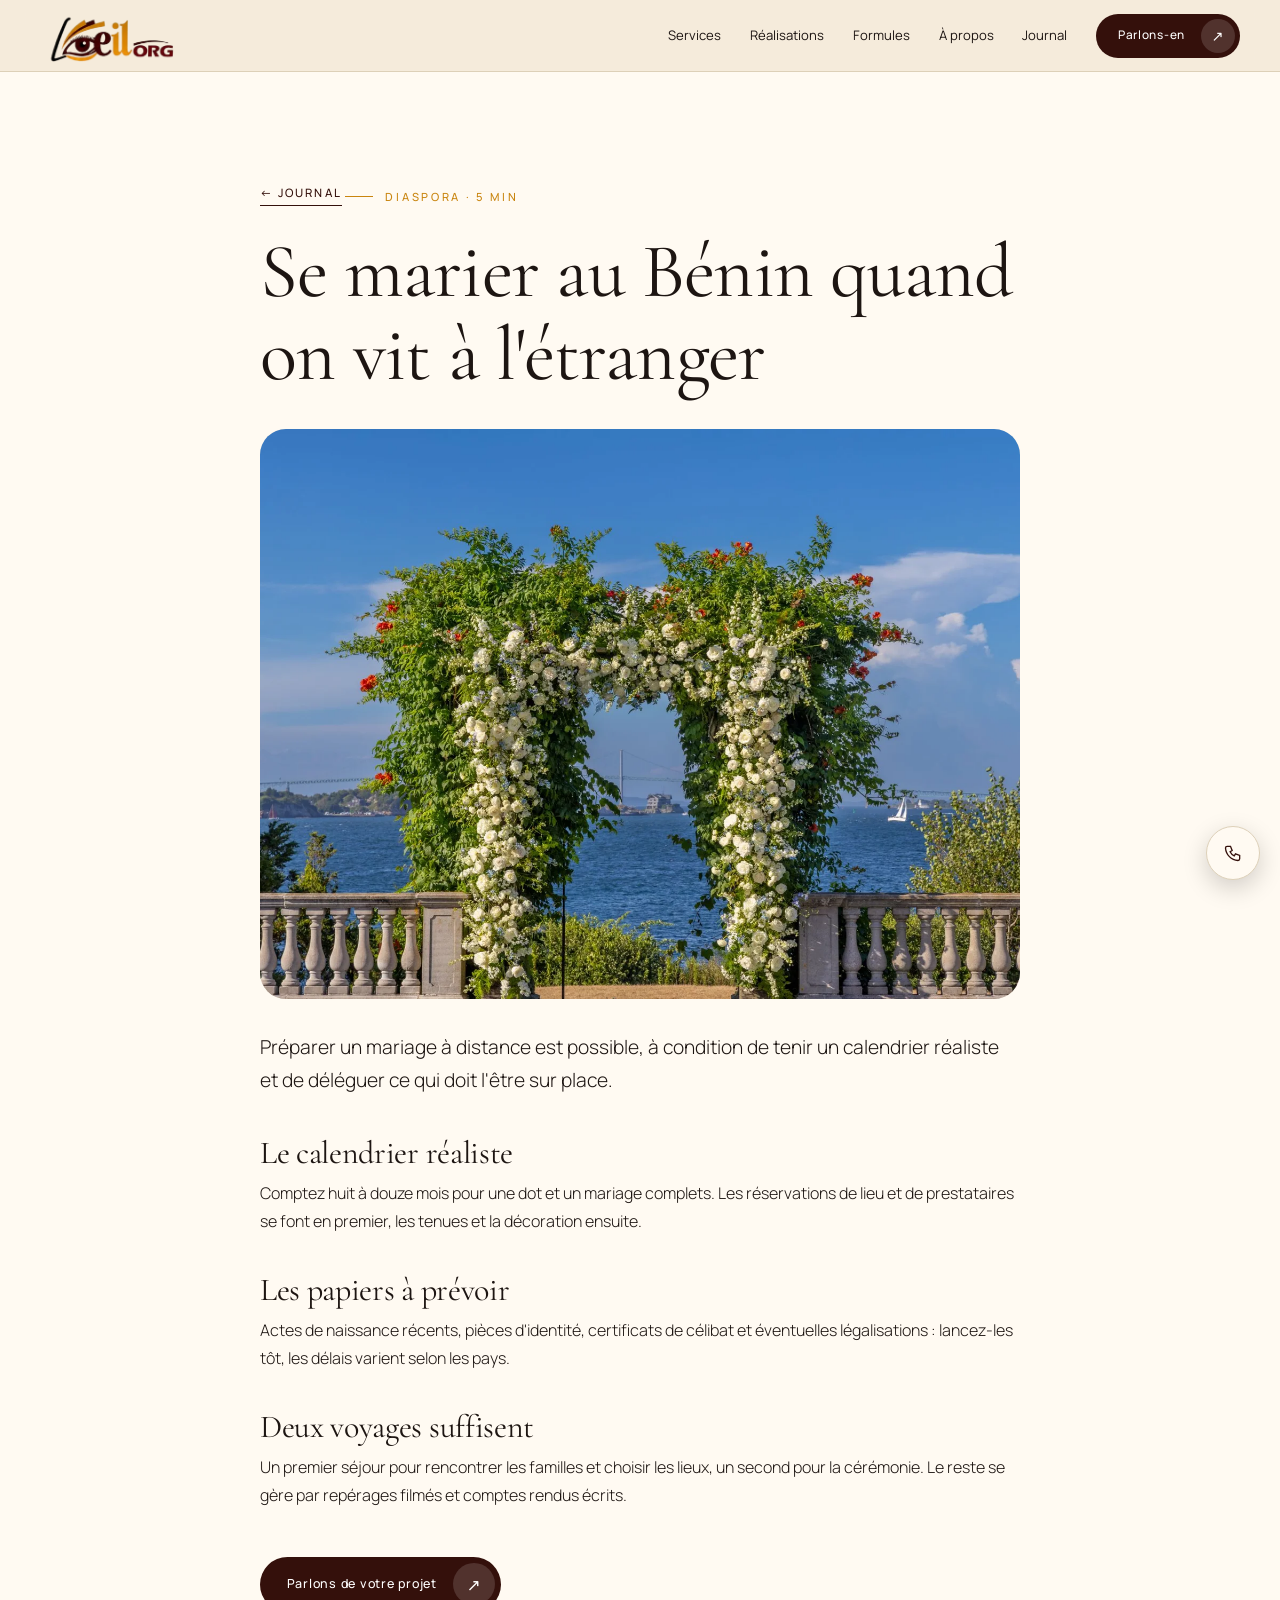
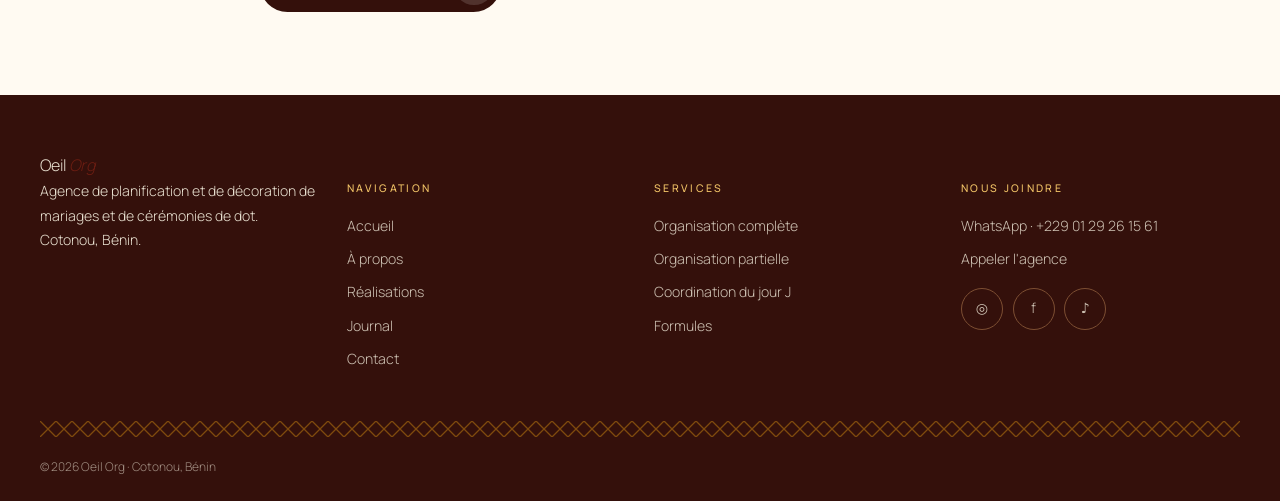
==== article-diaspora.html @ 7023dd33 "Site Oeil Org : accueil, réalisations, journal Site statique (HTML/CSS/JS) pour l'agence Oeil Org, C" ====
<!doctype html>
<html lang="fr"><head><meta charset="utf-8"><meta name="viewport" content="width=device-width, initial-scale=1">
<title>Se marier au Bénin quand on vit à l'étranger – Oeil Org</title><meta name="description" content="Préparer un mariage à distance est possible, à condition de tenir un calendrier réaliste et de déléguer ce qui doit l'être sur place.">
<link rel="preconnect" href="https://fonts.googleapis.com"><link rel="preconnect" href="https://fonts.gstatic.com" crossorigin>
<link href="https://fonts.googleapis.com/css2?family=Cormorant+Garamond:ital,wght@0,400;0,500;1,400;1,500&family=Manrope:wght@300;400;500;600&display=swap" rel="stylesheet">
<link rel="stylesheet" href="styles.css"></head><body>
<header class="site-header">
  <div class="wrap bar">
    <a href="index.html#accueil" class="logo" aria-label="Oeil Org – accueil"><img src="images/logo.png" alt="Oeil Org" width="158" height="54"></a>
    <button class="menu-btn" aria-expanded="false" aria-controls="nav" aria-label="Menu"><span></span><span></span></button>
    <nav id="nav" aria-label="Navigation principale">
      <a href="index.html#services">Services</a>
      <a href="portfolio.html">Réalisations</a>
      <a href="index.html#formules">Formules</a>
      <a href="index.html#apropos">À propos</a>
      <a href="journal.html">Journal</a>
      <a href="index.html#contact" class="pill"><span>Parlons-en</span><i>↗</i></a>
    </nav>
  </div>
</header>
<main><article class="section"><div class="wrap prose">
<a href="journal.html" class="link-tiny">← Journal</a>
<p class="eyebrow" style="margin-top:2rem">Diaspora · 5 min</p><h1>Se marier au Bénin quand on vit à l'étranger</h1>
<div class="media land"><img src="images/post-diaspora.webp" alt=""></div>
<p class="lead-dark">Préparer un mariage à distance est possible, à condition de tenir un calendrier réaliste et de déléguer ce qui doit l'être sur place.</p><h2>Le calendrier réaliste</h2><p>Comptez huit à douze mois pour une dot et un mariage complets. Les réservations de lieu et de prestataires se font en premier, les tenues et la décoration ensuite.</p><h2>Les papiers à prévoir</h2><p>Actes de naissance récents, pièces d'identité, certificats de célibat et éventuelles légalisations : lancez-les tôt, les délais varient selon les pays.</p><h2>Deux voyages suffisent</h2><p>Un premier séjour pour rencontrer les familles et choisir les lieux, un second pour la cérémonie. Le reste se gère par repérages filmés et comptes rendus écrits.</p>
<div class="actions"><a href="index.html#contact" class="pill"><span>Parlons de votre projet</span><i>↗</i></a></div>
</div></article></main>
<footer class="site-footer">
  <div class="wrap">
    <p class="big-foot">Oeil <em>Org</em></p>
  </div>
  <div class="wrap grid g4 foot">
    <div><p>Agence de planification et de décoration de mariages et de cérémonies de dot. Cotonou, Bénin.</p></div>
    <div><h4>Navigation</h4><a href="index.html#accueil">Accueil</a><a href="index.html#apropos">À propos</a><a href="portfolio.html">Réalisations</a><a href="journal.html">Journal</a><a href="index.html#contact">Contact</a></div>
    <div><h4>Services</h4><a href="index.html#services">Organisation complète</a><a href="index.html#services">Organisation partielle</a><a href="index.html#services">Coordination du jour J</a><a href="index.html#formules">Formules</a></div>
    <div><h4>Nous joindre</h4><a href="https://wa.me/2290129261561">WhatsApp · +229 01 29 26 15 61</a><a href="tel:+2290129261561">Appeler l'agence</a>
      <div class="social"><a href="index.html#" aria-label="Instagram">◎</a><a href="index.html#" aria-label="Facebook">f</a><a href="index.html#" aria-label="TikTok">♪</a></div></div>
  </div>
  <div class="wrap"><div class="pattern dark" aria-hidden="true"></div><p class="legal">© 2026 Oeil Org · Cotonou, Bénin</p></div>
</footer><a href="tel:+2290129261561" class="fab" aria-label="Appeler l'agence"><svg viewBox="0 0 24 24"><path d="M5 4h4l2 5-2.5 1.5a11 11 0 0 0 5 5L15 13l5 2v4a2 2 0 0 1-2 2A16 16 0 0 1 3 6a2 2 0 0 1 2-2z"/></svg></a>


<script>const b=document.querySelector(".menu-btn"),n=document.getElementById("nav");b.onclick=()=>{const o=b.getAttribute("aria-expanded")==="true";b.setAttribute("aria-expanded",String(!o));n.classList.toggle("open",!o)}</script></body></html>
---- styles.css ----
:root{
  --cream:#f5ead9; --ivory:#fffaf2; --sand:#ebe2d2; --ink:#1d1512; --muted:#5d5849;
  --green:#6b1d12; --green-d:#34100b; --gold:#c9850f; --gold-l:#f2c467; --line:#ddd0b8;
  --serif:"Cormorant Garamond",Georgia,serif; --sans:"Manrope",system-ui,sans-serif;
  --r:26px; --hh:72px; --ease:cubic-bezier(.2,.7,.2,1);
}
*{box-sizing:border-box;margin:0}
html{scroll-behavior:smooth;scroll-padding-top:var(--hh)}
body{font-variant-numeric:lining-nums;font-family:var(--sans);font-weight:300;color:var(--ink);background:var(--ivory);line-height:1.75;font-size:16px;overflow-x:hidden}
img,svg{max-width:100%;display:block}
a{color:inherit}
.wrap{width:min(1200px,100% - 32px);margin-inline:auto}
.center{text-align:center}
em{font-style:italic;color:var(--green)}
.eyebrow{display:inline-flex;align-items:center;gap:.8rem;font-size:.7rem;font-weight:500;letter-spacing:.24em;text-transform:uppercase;color:var(--gold);margin-bottom:1rem}
.eyebrow::before{content:"";width:28px;height:1px;background:currentColor}
.center .eyebrow::after{content:"";width:28px;height:1px;background:currentColor}
h1,h2,h3{font-family:var(--serif);font-weight:400;line-height:1.08}
h1{font-size:clamp(2.6rem,6vw,5rem);letter-spacing:-.01em}
h2{font-size:clamp(2.2rem,4.6vw,3.6rem);margin-bottom:1.2rem;letter-spacing:-.01em}
h3{font-size:1.5rem}
p+p{margin-top:1rem}
.sub{color:var(--muted)}

/* ---------- loader / progress / cursor ---------- */
.loader{position:fixed;inset:0;z-index:300;background:var(--cream);display:grid;place-content:center;justify-items:center;gap:1.6rem;animation:loaderOut .7s cubic-bezier(.8,0,.2,1) .95s forwards}
.loader img{width:min(260px,58vw);height:auto;animation:loaderIn .6s var(--ease) both}
.loader .bar{width:min(220px,56vw);height:2px;background:var(--line);overflow:hidden;border-radius:2px}
.loader .bar::after{content:"";display:block;height:100%;background:linear-gradient(90deg,var(--gold),var(--green));transform:scaleX(0);transform-origin:0 50%;animation:loaderBar .85s cubic-bezier(.5,0,.2,1) .1s forwards}
@keyframes loaderBar{to{transform:scaleX(1)}}
@keyframes loaderIn{from{opacity:0;transform:translateY(12px)}}
@keyframes loaderOut{to{transform:translateY(-100%);visibility:hidden}}
.progress{position:fixed;top:0;left:0;height:3px;width:100%;background:var(--gold);transform-origin:0 50%;transform:scaleX(0);z-index:250}
/* ---------- buttons ---------- */
.pill{display:inline-flex;align-items:center;gap:1rem;padding:.35rem .35rem .35rem 1.6rem;border-radius:999px;background:var(--green-d);color:#fff;text-decoration:none;font-size:.78rem;font-weight:500;letter-spacing:.06em;border:1px solid transparent;cursor:pointer;font-family:inherit;transition:background .35s,color .35s,transform .35s var(--ease)}
.pill i{font-style:normal;display:grid;place-items:center;width:42px;height:42px;border-radius:50%;background:rgba(255,255,255,.14);font-size:1.05rem;transition:transform .45s var(--ease),background .35s}
.pill:hover{background:var(--green)}
.pill:hover i{transform:rotate(45deg);background:rgba(255,255,255,.25)}
.pill.light{background:var(--ivory);color:var(--green-d)}
.pill.light i{background:var(--green-d);color:#fff}
.pill.light:hover{background:#fff}
.pill.outline{background:transparent;border-color:var(--green);color:var(--green-d);justify-content:space-between}
.pill.outline i{background:var(--green);color:#fff}
.pill.outline:hover{background:var(--green);color:#fff}
.pill.outline:hover i{background:rgba(255,255,255,.25)}
.pill.ghost{background:transparent;border-color:rgba(255,255,255,.5);color:#fff}
.pill.ghost:hover{background:rgba(255,255,255,.12)}
.pill.block{width:100%;justify-content:space-between;padding-left:2rem}
.link-light,.link-tiny{font-size:.72rem;font-weight:500;letter-spacing:.18em;text-transform:uppercase;text-decoration:none;padding-bottom:.3rem;border-bottom:1px solid currentColor}
.link-light{color:#fff}
.link-tiny{color:var(--green-d)}
.actions{display:flex;gap:1.4rem;flex-wrap:wrap;align-items:center;margin-top:2rem}
.center .actions{justify-content:center}

/* ---------- header ---------- */
.site-header{position:sticky;top:0;z-index:100;height:var(--hh);background:rgba(245,234,217,.92);backdrop-filter:blur(12px);-webkit-backdrop-filter:blur(12px);border-bottom:1px solid var(--line);transition:box-shadow .3s}
.site-header.stuck{box-shadow:0 8px 30px -18px rgba(0,0,0,.35)}
.bar{display:flex;align-items:center;justify-content:space-between;height:100%;gap:1rem}
.logo{display:block;line-height:0}
.logo img{height:52px;width:auto;transition:transform .4s var(--ease)}
.logo:hover img{transform:scale(1.05)}
nav{display:flex;align-items:center;gap:1.8rem}
nav a:not(.pill){position:relative;font-size:.82rem;font-weight:400;text-decoration:none;color:var(--ink)}
nav a:not(.pill)::after{content:"";position:absolute;left:0;right:0;bottom:-4px;height:1px;background:var(--green);transform:scaleX(0);transform-origin:0 50%;transition:transform .4s var(--ease)}
nav a:not(.pill):hover::after{transform:scaleX(1)}
nav .pill{padding:.25rem .25rem .25rem 1.3rem;font-size:.74rem}
nav .pill i{width:34px;height:34px;font-size:.9rem}
.menu-btn{display:none;background:none;border:0;width:44px;height:44px;cursor:pointer;position:relative}
.menu-btn span{position:absolute;left:10px;right:10px;height:1.5px;background:var(--ink);transition:.25s}
.menu-btn span:first-child{top:17px}.menu-btn span:last-child{top:26px}
.menu-btn[aria-expanded=true] span:first-child{top:21px;transform:rotate(45deg)}
.menu-btn[aria-expanded=true] span:last-child{top:21px;transform:rotate(-45deg)}

/* ---------- hero ---------- */
.hero{height:230vh;height:230svh;color:#fff;background:var(--ink)}
.hero-sticky{position:sticky;top:var(--hh);height:calc(100vh - var(--hh));height:calc(100svh - var(--hh));overflow:hidden}
.hero-bg,.slide-bg{position:absolute;inset:0}
.slide-bg img{width:100%;height:100%;object-fit:cover;will-change:transform}
.slide-bg::after{content:"";position:absolute;inset:0}
.slide-bg.s1::after{background:linear-gradient(90deg,rgba(28,27,22,.86),rgba(28,27,22,.4) 50%,transparent 78%)}
.slide-bg.s2::after{background:linear-gradient(90deg,rgba(30,10,6,.9),rgba(30,10,6,.55) 38%,rgba(30,10,6,.08) 68%,transparent),linear-gradient(0deg,rgba(30,10,6,.55),transparent 40%)}
.slide-bg.layer{clip-path:inset(0 0 100% 0)}
.hero-top{position:absolute;top:0;left:0;right:0;z-index:2;display:flex;justify-content:space-between;padding:1.3rem max(16px,calc((100vw - 1200px)/2));font-size:.7rem;font-weight:500;letter-spacing:.24em;text-transform:uppercase;border-bottom:1px solid rgba(255,255,255,.22);background:linear-gradient(rgba(20,8,4,.55),transparent)}
.hero-top b{font-weight:500;color:var(--gold-l)}
.hero-top span{text-shadow:0 1px 10px rgba(0,0,0,.55)}
.hero-copy{position:absolute;width:min(680px,100% - 32px);opacity:0;pointer-events:none;will-change:transform,opacity;z-index:2}
.hero-copy.on{pointer-events:auto}
.hero-copy .eyebrow{color:var(--gold-l)}
.hero-copy h1{margin-bottom:1.3rem;text-shadow:0 2px 28px rgba(0,0,0,.35)}
.hero-copy em{color:var(--gold-l)}
.lead{max-width:36em;font-size:1.05rem;color:#f0e8d8;text-shadow:0 1px 12px rgba(0,0,0,.4)}
.pos1,.pos2{left:max(16px,calc((100vw - 1200px)/2))}
.pos1{top:50%;translate:0 -50%}
.pos2{top:50%;translate:0 -50%;width:min(500px,100% - 32px)}
.pos2 h1{font-size:clamp(2.2rem,4vw,3.5rem)}
.hero-tabs{position:absolute;left:0;right:0;bottom:0;z-index:3;display:grid;grid-template-columns:repeat(2,1fr);padding:0 max(16px,calc((100vw - 1200px)/2));gap:2rem;background:rgba(30,12,8,.6);backdrop-filter:blur(10px);-webkit-backdrop-filter:blur(10px);border-top:1px solid rgba(255,255,255,.2)}
.hero-tabs button{display:flex;align-items:center;gap:.9rem;padding:1.3rem 0;background:none;border:0;color:rgba(255,255,255,.6);font:inherit;font-size:.8rem;cursor:pointer;position:relative;text-align:left;transition:color .3s}
.hero-tabs button b{font-weight:400}
.hero-tabs button.on{color:#fff}
.hero-tabs i{position:absolute;left:0;right:0;bottom:0;height:2px;background:rgba(255,255,255,.22)}
.hero-tabs i::after{content:"";position:absolute;inset:0;background:var(--gold-l);transform:scaleX(var(--f,0));transform-origin:0 50%}

/* ---------- marquee ---------- */
.marquee{background:var(--green-d);color:#fff;overflow:hidden;padding:.55rem 0;white-space:nowrap}
.marquee .track{display:flex;align-items:center;gap:2.2rem;width:max-content;font-family:var(--serif);font-size:clamp(1.5rem,2.6vw,2.1rem);line-height:1.2;animation:marq 38s linear infinite;padding-right:2.2rem}
.marquee em{color:var(--gold-l)}
.marquee b{color:var(--gold);font-size:.9rem}
.marquee:hover .track{animation-play-state:paused}
@keyframes marq{to{transform:translateX(-50%)}}

/* ---------- sections ---------- */
.section{padding-block:clamp(3.2rem,6.5vw,5.2rem)}
.section.tight{padding-block:clamp(2.6rem,5vw,4rem)}
.dark-ivory{background:var(--cream)}
.grid{display:grid;gap:1.75rem}
.g3{grid-template-columns:repeat(3,1fr)}
.g4{grid-template-columns:repeat(4,1fr)}
.split{display:grid;grid-template-columns:1fr 1fr;gap:clamp(2.5rem,7vw,6rem);align-items:center}
.head-row{display:flex;justify-content:space-between;align-items:end;gap:1rem;margin-bottom:2rem}
.head-row h2{margin:0}

.media{position:relative;overflow:hidden;border-radius:var(--r);background:var(--sand)}
.media img{width:100%;height:100%;object-fit:cover;will-change:transform}
.media[data-parallax] img{height:118%;margin-top:-9%}
.media.tall{aspect-ratio:4/5.4}
.media.land{aspect-ratio:4/3}
.media.sq{aspect-ratio:1}

/* features */
.features{margin-top:2rem}
.features article{position:relative;padding:2rem 1.5rem 1.5rem;border-top:1px solid var(--line);transition:background .4s,transform .5s var(--ease)}
.features article:hover{background:var(--cream);transform:translateY(-6px)}
.features .num{position:absolute;right:1.2rem;top:1.2rem;font-family:var(--serif);font-size:1rem;color:var(--gold)}
.features svg{width:30px;height:30px;fill:none;stroke:var(--green);stroke-width:1.3;margin-bottom:1rem}
.features h3{font-size:1.45rem;margin-bottom:.6rem}
.features p{font-size:.92rem;color:var(--muted)}

/* services accordion */
.svc{display:flex;gap:1.1rem;height:clamp(400px,54vh,500px)}
.svc-card{position:relative;flex:1;border-radius:var(--r);overflow:hidden;color:#fff;cursor:pointer;transition:flex .8s var(--ease);outline-offset:4px}
.svc-card img{object-position:50% 35%;position:absolute;inset:0;width:100%;height:100%;object-fit:cover;transition:transform 1.4s var(--ease)}
.svc-card::after{content:"";position:absolute;inset:0;background:linear-gradient(0deg,rgba(30,10,6,.88),rgba(30,10,6,.05) 62%)}
.svc-card:hover,.svc-card:focus-visible,.svc:not(:hover) .svc-card.open{flex:2.6}
.svc-card:hover img{transform:scale(1.06)}
.svc:hover .svc-card.open:not(:hover){flex:1}
.svc-card .idx{position:absolute;top:1.3rem;left:1.5rem;z-index:2;font-family:var(--serif);font-size:1.15rem;color:var(--gold-l)}
.svc-card .cap{position:absolute;left:0;right:0;bottom:0;z-index:2;padding:1.8rem}
.svc-card h3{font-size:clamp(1.4rem,2.2vw,1.9rem);margin-bottom:.4rem}
.svc-card p{font-size:.9rem;max-width:26em;max-height:0;opacity:0;overflow:hidden;transition:max-height .7s var(--ease),opacity .6s .1s}
.svc-card:hover p,.svc-card:focus-visible p,.svc:not(:hover) .svc-card.open p{max-height:8em;opacity:1}
.svc:hover .svc-card.open:not(:hover) p{max-height:0;opacity:0}

/* dot */
.dots{list-style:none;padding:0;margin:1.5rem 0 2.2rem;display:grid;gap:.75rem;font-size:.92rem}
.dots li{padding-left:1.3rem;position:relative}
.dots li::before{content:"";position:absolute;left:0;top:.72em;width:6px;height:6px;border-radius:50%;background:var(--gold)}
.dots b{font-weight:600}
.collage{position:relative;padding-bottom:16%}
.collage .main{aspect-ratio:4/5.3;width:78%;margin-left:auto}
.collage .sm{position:absolute;border:8px solid var(--ivory);box-shadow:0 24px 50px -24px rgba(0,0,0,.4)}
.collage .a{width:40%;aspect-ratio:1;left:0;top:10%}
.collage .b{width:44%;aspect-ratio:4/3;right:-2%;bottom:0}
.spin{position:absolute;left:4%;bottom:6%;width:clamp(96px,11vw,132px);color:var(--green-d);background:var(--cream);border-radius:50%;animation:spin 18s linear infinite}
.spin text{font-family:var(--sans);font-size:9.6px;letter-spacing:.17em;text-transform:uppercase;fill:currentColor}
.spin .heart{fill:var(--gold);animation:spin 18s linear infinite reverse;transform-origin:60px 60px}
@keyframes spin{to{transform:rotate(360deg)}}

/* carousel */
.arrows{display:flex;gap:.6rem;align-items:center}
.arrows button{width:52px;height:52px;border-radius:50%;border:1px solid var(--green);background:transparent;font-size:1.5rem;cursor:pointer;color:var(--green-d);transition:.3s}
.arrows button:hover{background:var(--green);color:#fff}

/* steps */

/* stats */

/* pricing */
.pricing{margin-top:2.2rem;align-items:stretch}
.plan{background:var(--cream);border-radius:var(--r);padding:2.2rem;display:flex;flex-direction:column;gap:.4rem;transition:transform .5s var(--ease),box-shadow .5s}
.plan:hover{transform:translateY(-8px);box-shadow:0 30px 60px -30px rgba(0,0,0,.35)}
.plan h3{font-size:1.9rem;display:flex;align-items:center;justify-content:space-between;gap:.5rem;margin-bottom:.6rem}
.plan>p{font-size:.92rem;margin-bottom:1rem}
.plan small{font-size:.62rem;font-weight:500;letter-spacing:.22em;text-transform:uppercase;color:var(--gold)}
.plan strong{font-family:var(--serif);font-weight:400;font-size:2.4rem;line-height:1.1;margin-bottom:1.2rem}
.plan ul{list-style:none;padding:0;display:grid;align-content:start;gap:.65rem;font-size:.88rem;margin-bottom:2rem;flex:1}
.plan li::before{content:"— ";color:var(--gold)}
.plan.featured{background:var(--green-d);color:#fff;transform:translateY(-14px);box-shadow:0 30px 60px -28px rgba(30,10,6,.6)}
.plan.featured:hover{transform:translateY(-22px)}
.badge{font-family:var(--sans);font-size:.55rem;font-weight:600;letter-spacing:.14em;text-transform:uppercase;background:var(--gold);color:var(--ink);padding:.4rem .8rem;border-radius:999px;white-space:nowrap}

/* quotes */
.quotes-sec{background:var(--cream);color:var(--ink);padding-block:clamp(2.2rem,4vw,3.2rem)}
.quotes-sec .eyebrow{margin-bottom:.4rem}
.qs{position:relative;display:grid;margin-top:.5rem}
.qs blockquote{grid-area:1/1;opacity:0;transform:translateY(24px);transition:opacity .8s,transform .8s var(--ease);pointer-events:none}
.qs blockquote.on{opacity:1;transform:none;pointer-events:auto}
.qs img{object-position:50% 20%;width:48px;height:48px;border-radius:50%;object-fit:cover;margin:0 auto 1rem;border:1px solid var(--gold)}
.qs p{font-family:var(--serif);font-style:italic;font-size:clamp(1.15rem,1.7vw,1.4rem);line-height:1.45;max-width:34em;margin-inline:auto;color:var(--muted)}
.qs cite{display:block;margin-top:.8rem;font-family:var(--sans);font-style:normal;font-size:.66rem;font-weight:500;letter-spacing:.2em;text-transform:uppercase;color:var(--gold)}
.qdots{display:flex;justify-content:center;gap:.6rem;margin-top:1rem}
.qdots button{width:36px;height:32px;border:0;background:none;cursor:pointer;position:relative;padding:0}
.qdots button::after{content:"";position:absolute;left:7px;right:7px;top:50%;height:2px;background:var(--line);transition:background .3s}
.qdots button.on::after{background:var(--gold)}

/* about */
.about .media{max-width:620px}
.sign{font-family:var(--serif);font-style:italic;font-size:clamp(1.8rem,3vw,2.4rem);color:var(--green);margin-top:1.5rem}

/* posts */
.post{text-decoration:none;display:block}
.post .media img{transition:transform 1.2s var(--ease)}
.post:hover .media img{transform:scale(1.07)}
.post .meta{font-size:.66rem;font-weight:500;letter-spacing:.18em;text-transform:uppercase;color:var(--gold);margin-top:1.2rem}
.post h3{margin:.3rem 0 .5rem;font-size:1.65rem;transition:color .3s}
.post:hover h3{color:var(--green)}
.post p:last-child{font-size:.9rem;color:var(--muted)}

/* cta */
.cta{position:relative;overflow:hidden;color:#fff;padding-block:clamp(4rem,8vw,6rem);isolation:isolate}
.cta-bg{position:absolute;inset:0;z-index:-1}
.cta-bg{background:radial-gradient(120% 140% at 50% 0%,#4a1a12 0%,var(--green-d) 62%)}
.cta .eyebrow{color:var(--gold-l)}
.cta h2{font-size:clamp(2.2rem,4.6vw,3.6rem);max-width:13em;margin-inline:auto}
.cta em{color:var(--gold-l)}

/* contact */
.contact{align-items:start}
.info{font-size:.95rem;margin-top:.9rem}
.info span{display:inline-block;min-width:6rem;color:var(--muted)}
.info a{text-decoration:none;border-bottom:1px solid var(--line)}
.info a:hover{border-color:var(--green)}
.form{background:var(--cream);border-radius:32px;padding:clamp(1.5rem,4vw,2.5rem);display:grid;gap:1.1rem}
.form label{display:grid;gap:.4rem;font-size:.66rem;font-weight:500;letter-spacing:.2em;text-transform:uppercase;color:var(--gold)}
.form input,.form select,.form textarea{font:inherit;font-size:.95rem;font-weight:300;letter-spacing:0;text-transform:none;color:var(--ink);background:var(--ivory);border:1px solid var(--line);border-radius:22px;padding:.95rem 1.2rem;width:100%;transition:border-color .3s,box-shadow .3s}
.form textarea{resize:vertical}
.form input:focus,.form select:focus,.form textarea:focus{outline:0;border-color:var(--green);box-shadow:0 0 0 4px rgba(107,29,18,.18)}
.form input:user-invalid{border-color:#b3402f}
.row2{display:grid;grid-template-columns:1fr 1fr;gap:1rem}
.note{font-size:.75rem;color:var(--green-d);margin:0}

/* footer */
.site-footer{background:var(--green-d);color:#e8e0d0;padding-top:clamp(2.5rem,5vw,3.5rem);padding-bottom:1.5rem;overflow:hidden}
.foot p{font-size:.88rem;max-width:22em}
.foot h4{font-size:.66rem;font-weight:500;letter-spacing:.22em;text-transform:uppercase;color:var(--gold-l);margin-bottom:1rem}
.foot a:not(.logo){display:block;font-size:.88rem;text-decoration:none;margin-bottom:.55rem;opacity:.85;transition:opacity .3s,transform .3s}
.foot a:hover{opacity:1;transform:translateX(4px)}
.social{display:flex;gap:.6rem;margin-top:1rem}
.foot .social a{width:42px;height:42px;border:1px solid #8a5a3a;border-radius:50%;display:grid;place-items:center;margin:0}
.pattern{height:16px;margin-top:2.5rem;opacity:.5;background:
  linear-gradient(45deg,transparent 46%,var(--gold) 48% 52%,transparent 54%) 0 0/16px 16px,
  linear-gradient(-45deg,transparent 46%,var(--gold) 48% 52%,transparent 54%) 0 0/16px 16px}
.legal{font-size:.75rem;opacity:.6;margin-top:1.2rem}

.fab{position:fixed;right:20px;bottom:20px;z-index:90;width:54px;height:54px;border-radius:50%;background:var(--ivory);border:1px solid var(--line);display:grid;place-items:center;box-shadow:0 8px 24px rgba(0,0,0,.18);transition:transform .3s var(--ease)}
.fab:hover{transform:scale(1.1)}
.fab svg{width:20px;height:20px;fill:none;stroke:var(--green-d);stroke-width:1.6}

/* ---------- reveal system ---------- */
.js [data-reveal]{opacity:0;transform:translateY(34px);transition:opacity .9s var(--ease) var(--d,0s),transform .9s var(--ease) var(--d,0s)}
.js [data-reveal].in{opacity:1;transform:none}
.js [data-reveal=clip]{opacity:1;transform:none;transition:none}
.js [data-reveal=clip] img{clip-path:inset(0 0 100% 0);transition:clip-path 1.3s cubic-bezier(.7,0,.2,1) var(--d,0s)}
.js [data-reveal=clip].in img{clip-path:inset(0)}
.w{display:inline-block;overflow:hidden;vertical-align:top;padding-bottom:.12em;margin-bottom:-.12em}
.w>span{display:inline-block}
.js [data-split] .w>span{transform:translateY(110%);transition:transform 1s var(--ease) calc(var(--base,0s) + var(--i) * 60ms)}
.js [data-split].in .w>span{transform:none}

@media (prefers-reduced-motion:reduce){
  .loader{display:none}
  .marquee .track{animation:none}
  .spin,.spin .heart{animation:none}
    html{scroll-behavior:auto}
}

/* ---------- journal / articles ---------- */
.prose{max-width:760px}
.prose h1{margin:.5rem 0 2rem}
.prose h2{font-size:2rem;margin:2.4rem 0 .5rem}
.prose .media{margin-bottom:2rem}
.prose .actions{margin-top:3rem}
.lead-dark{font-size:1.2rem}

/* ---------- responsive ---------- */
@media (max-width:1000px){
  .g4{grid-template-columns:repeat(2,1fr)}
  .g3{grid-template-columns:1fr}
  .split{grid-template-columns:1fr}
      .plan.featured{transform:none}
  .svc{flex-direction:column;height:auto}
  .svc-card,.svc-card:hover,.svc:not(:hover) .svc-card.open,.svc:hover .svc-card.open:not(:hover){flex:none;height:380px}
  .svc-card p,.svc:hover .svc-card.open:not(:hover) p{max-height:8em;opacity:1}
  .collage{max-width:540px;margin-inline:auto}
  .menu-btn{display:block}
  nav{position:absolute;top:100%;left:0;right:0;background:var(--cream);flex-direction:column;align-items:flex-start;padding:1.25rem 16px 1.75rem;border-bottom:1px solid var(--line);display:none;gap:1.1rem}
  nav.open{display:flex}
}
@media (max-width:700px){
  .pos1{top:auto;bottom:calc(76px + 1.5rem);translate:none}
  .pos2{top:auto;bottom:calc(76px + 1.5rem);translate:none}
  .slide-bg.s1::after{background:linear-gradient(0deg,rgba(28,27,22,.95) 8%,rgba(28,27,22,.82) 45%,rgba(28,27,22,.25) 78%,transparent)}
  .hero-copy .lead{font-size:.95rem;line-height:1.6}
  .hero-copy h1{font-size:2.2rem}
  .hero-tabs{gap:.6rem}
  .hero-tabs button{flex-direction:column;align-items:flex-start;gap:.1rem;padding:.8rem 0;font-size:.7rem}
  .hero-top span:first-child{display:none}
  .hero-top{justify-content:flex-end}
}
@media (max-width:560px){
  .g4{grid-template-columns:1fr}
  .row2{grid-template-columns:1fr}
    .head-row{flex-direction:column;align-items:flex-start}
}

/* ---------- video reels ---------- */
.reels-sec{background:var(--green-d);color:#fff}
.reels-sec .eyebrow{color:var(--gold-l)}
.reels-sec em{color:var(--gold-l)}
.reels-sec .arrows button{border-color:rgba(255,255,255,.5);color:#fff}
.reels-sec .arrows button:hover{background:var(--gold);border-color:var(--gold);color:var(--ink)}
.reels{display:flex;gap:1.1rem;overflow-x:auto;scroll-snap-type:x mandatory;padding:0 max(16px,calc((100vw - 1200px)/2)) 1rem;scroll-padding-inline:max(16px,calc((100vw - 1200px)/2));scrollbar-width:none}
.reels::-webkit-scrollbar{display:none}
.reel{position:relative;flex:0 0 min(240px,64vw);aspect-ratio:9/16;border:0;padding:0;border-radius:var(--r);overflow:hidden;background:#000;cursor:pointer;scroll-snap-align:start;color:#fff;font:inherit;text-align:left;transition:transform .6s var(--ease)}
.reel:hover{transform:translateY(-8px)}
.reel video{position:absolute;inset:0;width:100%;height:100%;object-fit:cover}
.reel::after{content:"";position:absolute;inset:0;background:linear-gradient(0deg,rgba(20,6,3,.85),transparent 45%);pointer-events:none}
.reel .tag{position:absolute;top:1rem;left:1rem;z-index:2;font-size:.6rem;font-weight:600;letter-spacing:.18em;text-transform:uppercase;background:var(--gold);color:var(--ink);padding:.35rem .75rem;border-radius:999px}
.reel .ttl{position:absolute;left:1.1rem;right:1.1rem;bottom:1.1rem;z-index:2;font-family:var(--serif);font-size:1.45rem;line-height:1.1}
.reel .play{position:absolute;right:1rem;top:1rem;z-index:2;width:38px;height:38px;border-radius:50%;background:rgba(255,255,255,.2);backdrop-filter:blur(6px);display:grid;place-items:center;font-size:.7rem;opacity:0;transition:opacity .3s}
.reel:hover .play,.reel:focus-visible .play{opacity:1}
.lightbox{border:0;padding:0;background:transparent;width:fit-content;max-width:94vw;overflow:visible;margin:auto}
.lightbox::backdrop{background:rgba(20,6,3,.88);backdrop-filter:blur(6px)}
.lightbox video{height:min(80vh,780px);width:auto;max-width:94vw;aspect-ratio:9/16;object-fit:cover;border-radius:var(--r);background:#000;display:block}
.lb-title{color:#fff;text-align:center;font-family:var(--serif);font-size:1.4rem;margin-top:.9rem}
.lb-close{position:absolute;right:-6px;top:-50px;width:42px;height:42px;border-radius:50%;border:1px solid rgba(255,255,255,.5);background:transparent;color:#fff;font-size:1.6rem;line-height:1;cursor:pointer}
.lb-close:hover{background:var(--gold);border-color:var(--gold);color:var(--ink)}

/* ---------- find us ---------- */
.find-grid{display:grid;grid-template-columns:1fr 1.25fr;gap:clamp(2rem,5vw,4rem);margin-top:2.2rem;align-items:center}
.find-list{list-style:none;padding:0;display:grid;gap:1.8rem}
.find-list li{display:flex;gap:1.2rem;align-items:flex-start}
.find-list .ico{flex:none;width:52px;height:52px;border-radius:50%;background:var(--cream);display:grid;place-items:center}
.find-list svg{width:22px;height:22px;fill:none;stroke:var(--green);stroke-width:1.6;stroke-linecap:round;stroke-linejoin:round}
.find-list h3{font-size:1.5rem;margin-bottom:.15rem}
.find-list p{font-size:.95rem;color:var(--muted);line-height:1.6}
.find-list a{color:var(--green);text-decoration:none}
.find-list a:hover{text-decoration:underline}
.find-list .lnk{display:inline-block;margin-top:.5rem;font-size:.72rem;font-weight:500;letter-spacing:.14em;text-transform:uppercase;border-bottom:1px solid var(--gold);padding-bottom:.15rem}
.map{border-radius:var(--r);overflow:hidden;height:clamp(300px,42vh,400px);background:var(--sand);box-shadow:0 20px 50px -30px rgba(0,0,0,.4)}
.js .map iframe{clip-path:inset(0 0 100% 0);transition:clip-path 1.3s cubic-bezier(.7,0,.2,1) var(--d,0s)}
.js .map.in iframe{clip-path:inset(0)}
.map iframe{width:100%;height:100%;border:0;display:block}
@media (max-width:1000px){.find-grid{grid-template-columns:1fr}}

/* ---------- phone comfort ---------- */
.fab.hide{opacity:0;pointer-events:none;transform:scale(.8)}
.fab{transition:opacity .3s,transform .3s var(--ease)}
@media (max-width:1000px){
  nav{gap:0;padding-block:.6rem 1.5rem}
  nav a:not(.pill){display:block;width:100%;font-size:1.05rem;padding:.85rem 0;border-bottom:1px solid var(--line)}
  nav a:not(.pill)::after{display:none}
  nav .pill{margin-top:1rem;font-size:.85rem}
}
@media (max-width:700px){
  .section{padding-block:2.8rem}
  .section.tight{padding-block:2.2rem}
  .eyebrow{font-size:.72rem}
  .link-light,.link-tiny,.find-list .lnk{display:inline-block;padding-block:.7rem .3rem;font-size:.75rem}
  .foot a:not(.logo){padding:.6rem 0;margin:0;font-size:.95rem}
  .foot .social a{width:48px;height:48px}
  .info a,.find-list p a{display:inline-block;padding-block:.35rem}
  .reel .tag{font-size:.7rem}
  .badge{font-size:.66rem}
  .plan small,.stats dd{font-size:.72rem}
  .qs cite{font-size:.74rem}
  .form label{font-size:.74rem}
  .form input,.form select,.form textarea{font-size:16px}
  .hero-tabs button{font-size:.78rem}
  .fab{width:48px;height:48px;right:14px;bottom:14px}
  .features article{padding:1.4rem 1rem 1rem}
  .pill{font-size:.85rem}
}

/* ---------- shorter on phones ---------- */
@media (max-width:700px){
  .features{grid-template-columns:1fr 1fr;gap:.6rem;margin-top:1.4rem}
  .features article{padding:1.1rem .8rem .6rem}
  .features h3{font-size:1.15rem}
  .features p{font-size:.82rem;line-height:1.5}
  .features .num{font-size:.85rem;right:.7rem;top:.7rem}
  .svc{gap:.8rem}
  .svc-card,.svc-card:hover,.svc:not(:hover) .svc-card.open,.svc:hover .svc-card.open:not(:hover){height:300px}
  .svc-card .cap{padding:1.2rem}
  .dot .dots li:nth-child(n+4),.dot>div>p:nth-of-type(3){display:none}
  .dots{margin:1rem 0 1.4rem}
  .collage{max-width:100%}
  .collage .a{width:36%}
  .collage .b{display:none}
  .spin{width:84px}
  .pricing{display:flex;gap:.9rem;overflow-x:auto;scroll-snap-type:x mandatory;margin-inline:-16px;padding:1.2rem 16px 1rem;scrollbar-width:none;margin-top:1rem}
  .pricing::-webkit-scrollbar{display:none}
  .pricing .plan{flex:0 0 82%;scroll-snap-align:center;padding:1.5rem}
  .plan.featured,.plan.featured:hover{transform:none}
  .plan:hover{transform:none}
  .plan ul{margin-bottom:1.4rem}
  .about .media{aspect-ratio:4/3.4}
  .head-row{margin-bottom:1.2rem}
  .reel{flex-basis:min(220px,60vw)}
  .cta{padding-block:3rem}
  .form{padding:1.2rem}
  .find-grid{gap:1.4rem;margin-top:1.4rem}
  .find-list{gap:1.1rem}
  .map{height:260px}
}

/* ---------- portfolio ---------- */
.chips{display:flex;gap:.4rem;flex-wrap:wrap}
.chips button{font:inherit;font-size:.74rem;font-weight:500;letter-spacing:.12em;text-transform:uppercase;padding:.65rem 1.1rem;border-radius:999px;border:1px solid var(--line);background:transparent;color:var(--muted);cursor:pointer;transition:.3s}
.chips button:hover{border-color:var(--green);color:var(--green-d)}
.chips button.on{background:var(--green-d);border-color:var(--green-d);color:#fff}
.pf-grid{display:grid;grid-template-columns:repeat(4,1fr);grid-auto-rows:clamp(150px,19vw,260px);grid-auto-flow:dense;gap:6px}
.pf{position:relative;overflow:hidden;border-radius:6px;background:var(--sand)}
.pf.w2{grid-column:span 2}.pf.t2{grid-row:span 2}
.pf button{display:block;width:100%;height:100%;padding:0;border:0;background:none;cursor:zoom-in}
.pf img{width:100%;height:100%;object-fit:cover;transition:transform 1.1s var(--ease)}
.pf:hover img{transform:scale(1.06)}
.pf::after{content:"+";position:absolute;right:.8rem;bottom:.8rem;width:38px;height:38px;border-radius:50%;background:rgba(255,250,242,.9);color:var(--green-d);display:grid;place-items:center;font-size:1.3rem;opacity:0;transform:scale(.7);transition:.35s var(--ease);pointer-events:none}
.pf:hover::after{opacity:1;transform:none}
.pf.off{display:none}
.pfbox{max-width:none;width:min(1100px,94vw)}
.pfbox[open]{display:grid;place-items:center;grid-template-columns:auto 1fr auto;gap:.8rem;align-items:center}
.pfbox>img{grid-column:2;max-width:100%;max-height:78vh;border-radius:var(--r);object-fit:contain;justify-self:center}
.pfbox .lb-title{grid-column:1/-1}
.pfbox .lb-close{top:-52px;right:0}
.pf-nav{width:48px;height:48px;border-radius:50%;border:1px solid rgba(255,255,255,.5);background:transparent;color:#fff;font-size:1.6rem;cursor:pointer;transition:.3s}
.pf-nav:hover{background:var(--gold);border-color:var(--gold);color:var(--ink)}
@media (max-width:1000px){.pf-grid{grid-template-columns:repeat(2,1fr);grid-auto-rows:clamp(150px,34vw,260px)}}
@media (max-width:700px){
  .chips{flex-wrap:nowrap;overflow-x:auto;scrollbar-width:none;margin-inline:-16px;padding-inline:16px;width:calc(100% + 32px)}
  .chips::-webkit-scrollbar{display:none}
  .chips button{flex:none;padding:.8rem 1.1rem;font-size:.78rem}
  .pf-grid{gap:4px;grid-auto-rows:clamp(130px,38vw,200px)}
  .pfbox[open]{grid-template-columns:1fr 1fr;gap:.6rem}
  .pfbox>img{grid-column:1/-1;grid-row:1}
  .pfbox .pf-nav.prev{grid-row:2;justify-self:end}.pfbox .pf-nav.next{grid-row:2;justify-self:start}
  .pfbox .lb-title{grid-row:3}
  .pfbox .lb-close{top:-48px}
  .pf::after{display:none}
}
@media (max-width:700px){
  #dot{padding-bottom:1.2rem}
  .collage{padding-bottom:0}
}

/* ---------- portfolio page ---------- */
.h2{font-size:clamp(2.2rem,4.6vw,3.6rem);margin-bottom:1.2rem;letter-spacing:-.01em;font-family:var(--serif);font-weight:400;line-height:1.08}
.cta-sm{padding-block:clamp(3rem,6vw,4.5rem)}
.cta-sm h2{font-size:clamp(2rem,4vw,3rem)}
.arrows .all{margin-right:1rem;white-space:nowrap}
.reels-sec .arrows .all{color:#fff}
@media (max-width:700px){.arrows .all{display:none}}
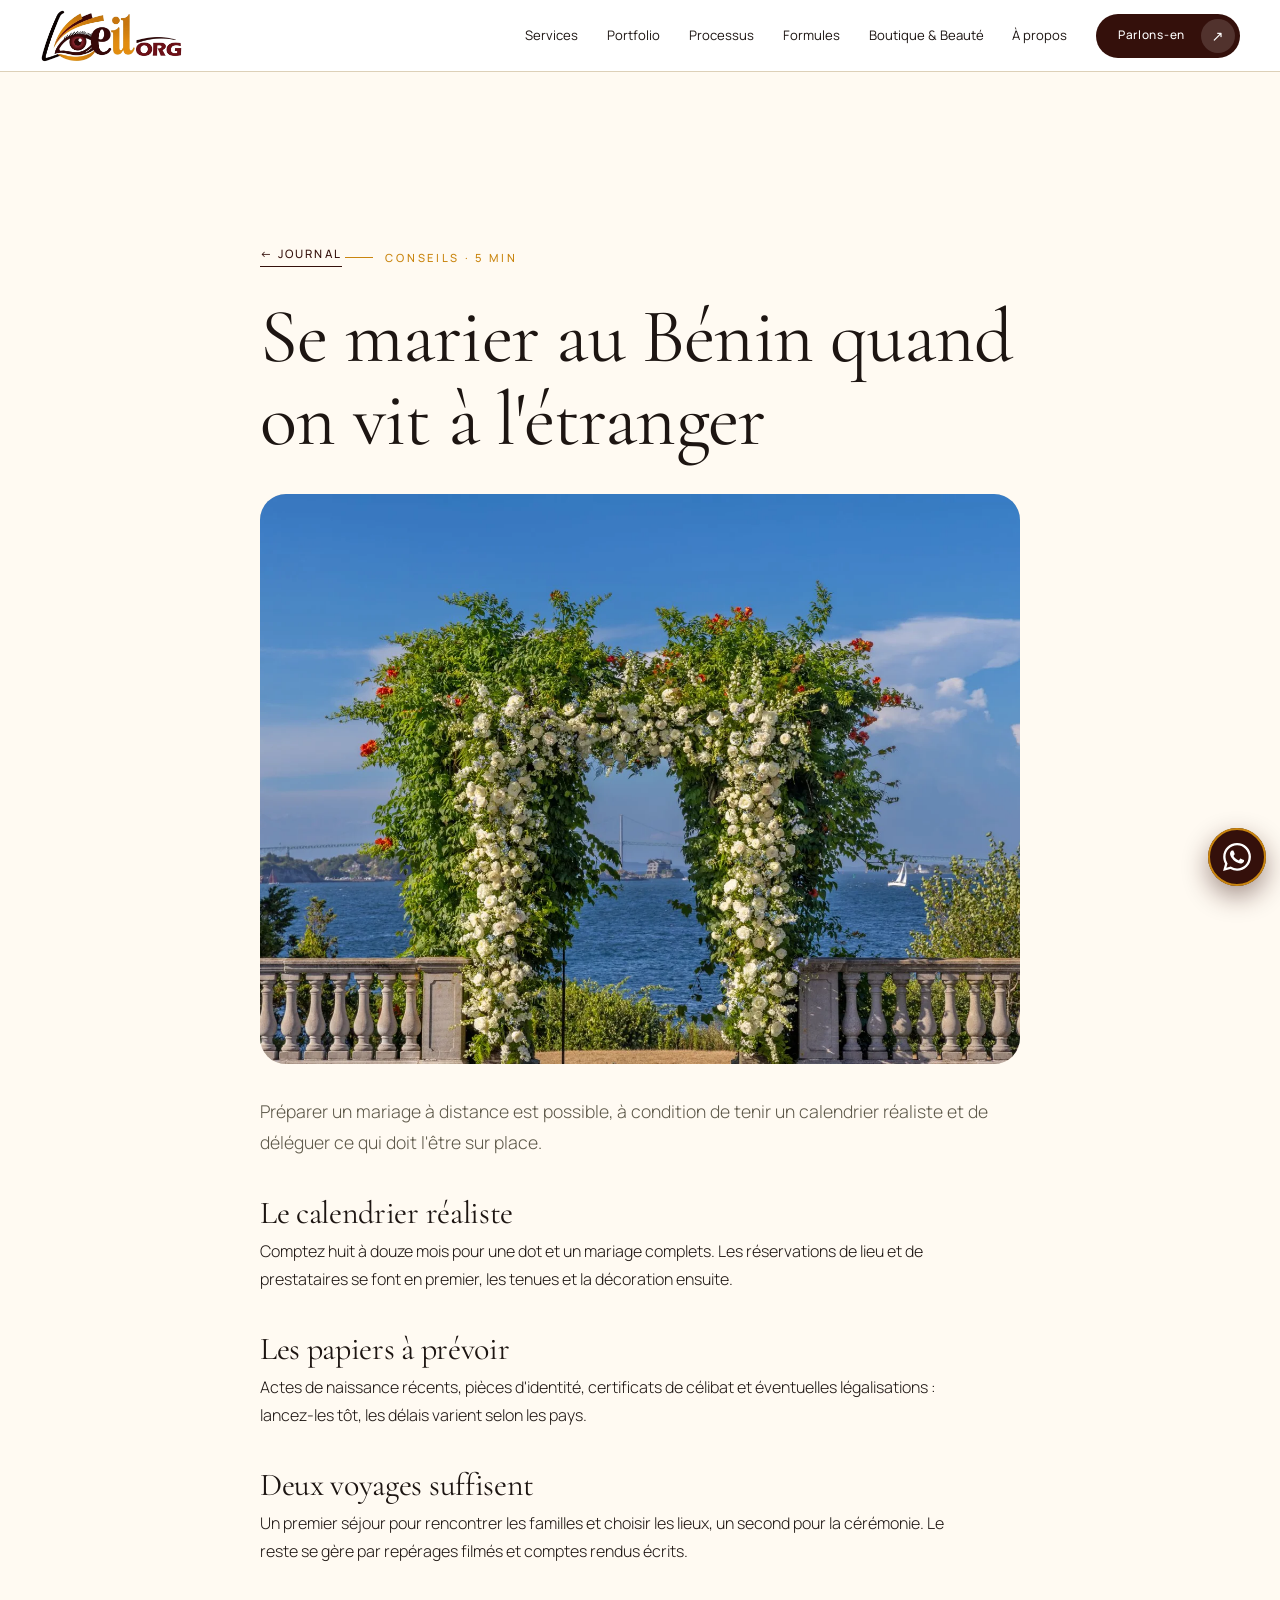
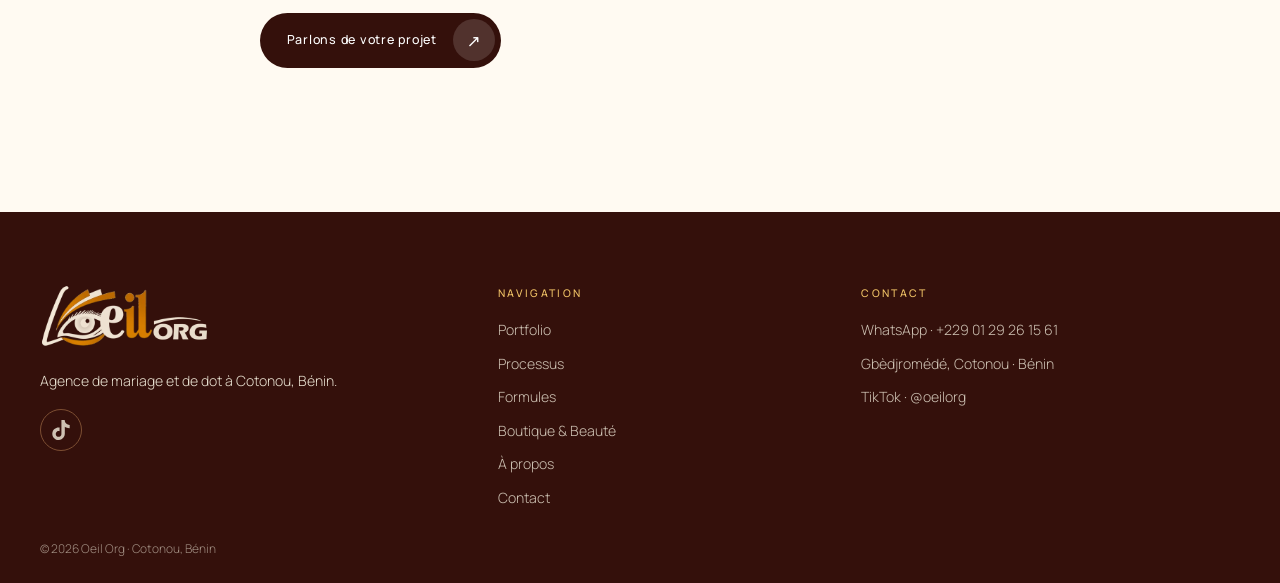
==== commit 6ab96d52: "Refonte du site Oeil Org : hero, portfolio, processus, boutique, mobile - Hero à 3 images, formulair" ====
--- a/article-diaspora.html
+++ b/article-diaspora.html
@@ -1,43 +1,65 @@
 <!doctype html>
-<html lang="fr"><head><meta charset="utf-8"><meta name="viewport" content="width=device-width, initial-scale=1">
-<title>Se marier au Bénin quand on vit à l'étranger – Oeil Org</title><meta name="description" content="Préparer un mariage à distance est possible, à condition de tenir un calendrier réaliste et de déléguer ce qui doit l'être sur place.">
+<html lang="fr"><head><meta charset="utf-8"><meta name="viewport" content="width=device-width, initial-scale=1, viewport-fit=cover">
+<title>Se marier au Bénin quand on vit à l'étranger – Oeil Org</title>
+<meta name="description" content="Préparer un mariage à distance est possible, à condition de tenir un calendrier réaliste et de déléguer ce qui doit l'être sur place.">
+<link rel="icon" href="favicon.svg" type="image/svg+xml">
+<meta name="theme-color" content="#34100b">
+<meta property="og:type" content="website">
+<meta property="og:locale" content="fr_FR">
+<meta property="og:site_name" content="L'œilorg">
+<meta property="og:title" content="Se marier au Bénin quand on vit à l'étranger – Oeil Org">
+<meta property="og:description" content="Préparer un mariage à distance est possible, à condition de tenir un calendrier réaliste et de déléguer ce qui doit l'être sur place.">
+<meta property="og:url" content="https://oeil-org.vercel.app/article-diaspora.html">
+<meta property="og:image" content="https://oeil-org.vercel.app/images/og.jpg">
+<meta property="og:image:width" content="1200">
+<meta property="og:image:height" content="630">
+<meta name="twitter:card" content="summary_large_image">
+<meta name="robots" content="noindex">
 <link rel="preconnect" href="https://fonts.googleapis.com"><link rel="preconnect" href="https://fonts.gstatic.com" crossorigin>
 <link href="https://fonts.googleapis.com/css2?family=Cormorant+Garamond:ital,wght@0,400;0,500;1,400;1,500&family=Manrope:wght@300;400;500;600&display=swap" rel="stylesheet">
 <link rel="stylesheet" href="styles.css"></head><body>
 <header class="site-header">
   <div class="wrap bar">
-    <a href="index.html#accueil" class="logo" aria-label="Oeil Org – accueil"><img src="images/logo.png" alt="Oeil Org" width="158" height="54"></a>
+    <a href="index.html#accueil" class="logo" aria-label="Oeil Org – accueil"><img src="images/logo.webp" alt="Oeil Org" width="143" height="54"></a>
     <button class="menu-btn" aria-expanded="false" aria-controls="nav" aria-label="Menu"><span></span><span></span></button>
     <nav id="nav" aria-label="Navigation principale">
       <a href="index.html#services">Services</a>
-      <a href="portfolio.html">Réalisations</a>
+      <a href="portfolio.html">Portfolio</a>
+      <a href="processus.html">Processus</a>
       <a href="index.html#formules">Formules</a>
+      <a href="boutique.html">Boutique &amp; Beauté</a>
       <a href="index.html#apropos">À propos</a>
-      <a href="journal.html">Journal</a>
       <a href="index.html#contact" class="pill"><span>Parlons-en</span><i>↗</i></a>
     </nav>
   </div>
 </header>
 <main><article class="section"><div class="wrap prose">
 <a href="journal.html" class="link-tiny">← Journal</a>
-<p class="eyebrow" style="margin-top:2rem">Diaspora · 5 min</p><h1>Se marier au Bénin quand on vit à l'étranger</h1>
-<div class="media land"><img src="images/post-diaspora.webp" alt=""></div>
+<p class="eyebrow" style="margin-top:2rem">Conseils · 5 min</p><h1>Se marier au Bénin quand on vit à l'étranger</h1>
+<div class="media land"><img src="images/post-diaspora.webp" srcset="images/post-diaspora-640.webp 640w, images/post-diaspora-1100.webp 1100w, images/post-diaspora.webp 1600w" sizes="100vw" alt=""></div>
 <p class="lead-dark">Préparer un mariage à distance est possible, à condition de tenir un calendrier réaliste et de déléguer ce qui doit l'être sur place.</p><h2>Le calendrier réaliste</h2><p>Comptez huit à douze mois pour une dot et un mariage complets. Les réservations de lieu et de prestataires se font en premier, les tenues et la décoration ensuite.</p><h2>Les papiers à prévoir</h2><p>Actes de naissance récents, pièces d'identité, certificats de célibat et éventuelles légalisations : lancez-les tôt, les délais varient selon les pays.</p><h2>Deux voyages suffisent</h2><p>Un premier séjour pour rencontrer les familles et choisir les lieux, un second pour la cérémonie. Le reste se gère par repérages filmés et comptes rendus écrits.</p>
 <div class="actions"><a href="index.html#contact" class="pill"><span>Parlons de votre projet</span><i>↗</i></a></div>
 </div></article></main>
 <footer class="site-footer">
-  <div class="wrap">
-    <p class="big-foot">Oeil <em>Org</em></p>
+  <div class="wrap grid g3 foot">
+    <div>
+      <a href="index.html#accueil" class="foot-brand" aria-label="Oeil Org – accueil"><img loading="lazy" decoding="async" src="images/logo-light.webp" alt="Oeil Org" width="169" height="64"></a>
+      <p>Agence de mariage et de dot à Cotonou, Bénin.</p>
+      <div class="social"><a href="https://www.tiktok.com/@oeilorg" target="_blank" rel="noopener" aria-label="TikTok"><svg viewBox="0 0 24 24" aria-hidden="true"><path d="M12.525.02c1.31-.02 2.61-.01 3.91-.02.08 1.53.63 3.09 1.75 4.17 1.12 1.11 2.7 1.62 4.24 1.79v4.03c-1.44-.05-2.89-.35-4.2-.97-.57-.26-1.1-.59-1.62-.93-.01 2.92.01 5.84-.02 8.75-.08 1.4-.54 2.79-1.35 3.94-1.31 1.92-3.58 3.17-5.91 3.21-1.43.08-2.86-.31-4.08-1.03-2.02-1.19-3.44-3.37-3.65-5.71-.02-.5-.03-1-.01-1.49.18-1.9 1.12-3.72 2.58-4.96 1.66-1.44 3.98-2.13 6.15-1.72.02 1.48-.04 2.96-.04 4.44-.99-.32-2.15-.23-3.02.37-.63.41-1.11 1.04-1.36 1.75-.21.51-.15 1.07-.14 1.61.24 1.64 1.82 3.02 3.5 2.87 1.12-.01 2.19-.66 2.77-1.61.19-.33.4-.67.41-1.06.1-1.79.06-3.57.07-5.36.01-4.03-.01-8.05.02-12.07z"/></svg></a></div>
+    </div>
+    <div>
+      <h4>Navigation</h4>
+      <a href="portfolio.html">Portfolio</a><a href="processus.html">Processus</a><a href="index.html#formules">Formules</a><a href="boutique.html">Boutique &amp; Beauté</a><a href="index.html#apropos">À propos</a><a href="index.html#contact">Contact</a>
+    </div>
+    <div>
+      <h4>Contact</h4>
+      <a href="https://wa.me/2290129261561" target="_blank" rel="noopener">WhatsApp · +229 01 29 26 15 61</a>
+      <span class="ln">Gbèdjromédé, Cotonou · Bénin</span>
+      <a href="https://www.tiktok.com/@oeilorg" target="_blank" rel="noopener">TikTok · @oeilorg</a>
+    </div>
   </div>
-  <div class="wrap grid g4 foot">
-    <div><p>Agence de planification et de décoration de mariages et de cérémonies de dot. Cotonou, Bénin.</p></div>
-    <div><h4>Navigation</h4><a href="index.html#accueil">Accueil</a><a href="index.html#apropos">À propos</a><a href="portfolio.html">Réalisations</a><a href="journal.html">Journal</a><a href="index.html#contact">Contact</a></div>
-    <div><h4>Services</h4><a href="index.html#services">Organisation complète</a><a href="index.html#services">Organisation partielle</a><a href="index.html#services">Coordination du jour J</a><a href="index.html#formules">Formules</a></div>
-    <div><h4>Nous joindre</h4><a href="https://wa.me/2290129261561">WhatsApp · +229 01 29 26 15 61</a><a href="tel:+2290129261561">Appeler l'agence</a>
-      <div class="social"><a href="index.html#" aria-label="Instagram">◎</a><a href="index.html#" aria-label="Facebook">f</a><a href="index.html#" aria-label="TikTok">♪</a></div></div>
-  </div>
-  <div class="wrap"><div class="pattern dark" aria-hidden="true"></div><p class="legal">© 2026 Oeil Org · Cotonou, Bénin</p></div>
-</footer><a href="tel:+2290129261561" class="fab" aria-label="Appeler l'agence"><svg viewBox="0 0 24 24"><path d="M5 4h4l2 5-2.5 1.5a11 11 0 0 0 5 5L15 13l5 2v4a2 2 0 0 1-2 2A16 16 0 0 1 3 6a2 2 0 0 1 2-2z"/></svg></a>
+  <div class="wrap"><p class="legal">© 2026 Oeil Org · Cotonou, Bénin</p></div>
+</footer><a href="https://wa.me/2290129261561?text=Bonjour%2C%20j%27aimerais%20discuter%20d%27un%20projet%20de%20" class="fab" target="_blank" rel="noopener" aria-label="Écrire sur WhatsApp"><svg viewBox="0 0 24 24" aria-hidden="true"><path d="M17.472 14.382c-.297-.149-1.758-.867-2.03-.967-.273-.099-.471-.148-.67.15-.197.297-.767.966-.94 1.164-.173.199-.347.223-.644.075-.297-.15-1.255-.463-2.39-1.475-.883-.788-1.48-1.761-1.653-2.059-.173-.297-.018-.458.13-.606.134-.133.298-.347.446-.52.149-.174.198-.298.298-.497.099-.198.05-.371-.025-.52-.075-.149-.669-1.612-.916-2.207-.242-.579-.487-.5-.669-.51-.173-.008-.371-.01-.57-.01-.198 0-.52.074-.792.372-.272.297-1.04 1.016-1.04 2.479 0 1.462 1.065 2.875 1.213 3.074.149.198 2.096 3.2 5.077 4.487.709.306 1.262.489 1.694.625.712.227 1.36.195 1.871.118.571-.085 1.758-.719 2.006-1.413.248-.694.248-1.289.173-1.413-.074-.124-.272-.198-.57-.347m-5.421 7.403h-.004a9.87 9.87 0 01-5.031-1.378l-.361-.214-3.741.982.998-3.648-.235-.374a9.86 9.86 0 01-1.51-5.26c.001-5.45 4.436-9.884 9.888-9.884 2.64 0 5.122 1.03 6.988 2.898a9.825 9.825 0 012.893 6.994c-.003 5.45-4.437 9.884-9.885 9.884m8.413-18.297A11.815 11.815 0 0012.05 0C5.495 0 .16 5.335.157 11.892c0 2.096.547 4.142 1.588 5.945L.057 24l6.305-1.654a11.882 11.882 0 005.683 1.448h.005c6.554 0 11.89-5.335 11.893-11.893a11.821 11.821 0 00-3.48-8.413Z"/></svg></a>
 
 
-<script>const b=document.querySelector(".menu-btn"),n=document.getElementById("nav");b.onclick=()=>{const o=b.getAttribute("aria-expanded")==="true";b.setAttribute("aria-expanded",String(!o));n.classList.toggle("open",!o)}</script></body></html>+<script src="menu.js" defer></script></body></html>
--- a/styles.css
+++ b/styles.css
@@ -1,7 +1,11 @@
+/* fallback fonts sized to match the real ones, so headings do not jump when the web fonts arrive */
+@font-face{font-family:"Cormorant Fallback";src:local("Georgia");size-adjust:88%;font-style:normal}
+@font-face{font-family:"Cormorant Fallback";src:local("Georgia Italic"),local("Georgia-Italic");size-adjust:78%;font-style:italic}
+@font-face{font-family:"Manrope Fallback";src:local("Arial"),local("Helvetica Neue"),local("Roboto");size-adjust:102%}
 :root{
   --cream:#f5ead9; --ivory:#fffaf2; --sand:#ebe2d2; --ink:#1d1512; --muted:#5d5849;
   --green:#6b1d12; --green-d:#34100b; --gold:#c9850f; --gold-l:#f2c467; --line:#ddd0b8;
-  --serif:"Cormorant Garamond",Georgia,serif; --sans:"Manrope",system-ui,sans-serif;
+  --serif:"Cormorant Garamond","Cormorant Fallback",Georgia,serif; --sans:"Manrope","Manrope Fallback",system-ui,sans-serif;
   --r:26px; --hh:72px; --ease:cubic-bezier(.2,.7,.2,1);
 }
 *{box-sizing:border-box;margin:0}
@@ -25,8 +29,8 @@
 /* ---------- loader / progress / cursor ---------- */
 .loader{position:fixed;inset:0;z-index:300;background:var(--cream);display:grid;place-content:center;justify-items:center;gap:1.6rem;animation:loaderOut .7s cubic-bezier(.8,0,.2,1) .95s forwards}
 .loader img{width:min(260px,58vw);height:auto;animation:loaderIn .6s var(--ease) both}
-.loader .bar{width:min(220px,56vw);height:2px;background:var(--line);overflow:hidden;border-radius:2px}
-.loader .bar::after{content:"";display:block;height:100%;background:linear-gradient(90deg,var(--gold),var(--green));transform:scaleX(0);transform-origin:0 50%;animation:loaderBar .85s cubic-bezier(.5,0,.2,1) .1s forwards}
+.loader .bar{width:min(240px,62vw);height:5px;background:rgba(224,160,42,.22);overflow:hidden;border-radius:5px}
+.loader .bar::after{content:"";display:block;height:100%;background:#e08a00;border-radius:5px;transform:scaleX(0);transform-origin:0 50%;animation:loaderBar .8s cubic-bezier(.5,0,.2,1) .1s forwards}
 @keyframes loaderBar{to{transform:scaleX(1)}}
 @keyframes loaderIn{from{opacity:0;transform:translateY(12px)}}
 @keyframes loaderOut{to{transform:translateY(-100%);visibility:hidden}}
@@ -34,17 +38,14 @@
 /* ---------- buttons ---------- */
 .pill{display:inline-flex;align-items:center;gap:1rem;padding:.35rem .35rem .35rem 1.6rem;border-radius:999px;background:var(--green-d);color:#fff;text-decoration:none;font-size:.78rem;font-weight:500;letter-spacing:.06em;border:1px solid transparent;cursor:pointer;font-family:inherit;transition:background .35s,color .35s,transform .35s var(--ease)}
 .pill i{font-style:normal;display:grid;place-items:center;width:42px;height:42px;border-radius:50%;background:rgba(255,255,255,.14);font-size:1.05rem;transition:transform .45s var(--ease),background .35s}
-.pill:hover{background:var(--green)}
 .pill:hover i{transform:rotate(45deg);background:rgba(255,255,255,.25)}
 .pill.light{background:var(--ivory);color:var(--green-d)}
 .pill.light i{background:var(--green-d);color:#fff}
-.pill.light:hover{background:#fff}
 .pill.outline{background:transparent;border-color:var(--green);color:var(--green-d);justify-content:space-between}
 .pill.outline i{background:var(--green);color:#fff}
-.pill.outline:hover{background:var(--green);color:#fff}
+.pill.outline:hover{color:#fff}
 .pill.outline:hover i{background:rgba(255,255,255,.25)}
 .pill.ghost{background:transparent;border-color:rgba(255,255,255,.5);color:#fff}
-.pill.ghost:hover{background:rgba(255,255,255,.12)}
 .pill.block{width:100%;justify-content:space-between;padding-left:2rem}
 .link-light,.link-tiny{font-size:.72rem;font-weight:500;letter-spacing:.18em;text-transform:uppercase;text-decoration:none;padding-bottom:.3rem;border-bottom:1px solid currentColor}
 .link-light{color:#fff}
@@ -53,7 +54,7 @@
 .center .actions{justify-content:center}
 
 /* ---------- header ---------- */
-.site-header{position:sticky;top:0;z-index:100;height:var(--hh);background:rgba(245,234,217,.92);backdrop-filter:blur(12px);-webkit-backdrop-filter:blur(12px);border-bottom:1px solid var(--line);transition:box-shadow .3s}
+.site-header{position:sticky;top:0;z-index:100;height:var(--hh);background:rgba(255,255,255,.96);backdrop-filter:blur(12px);-webkit-backdrop-filter:blur(12px);border-bottom:1px solid var(--line);transition:box-shadow .3s}
 .site-header.stuck{box-shadow:0 8px 30px -18px rgba(0,0,0,.35)}
 .bar{display:flex;align-items:center;justify-content:space-between;height:100%;gap:1rem}
 .logo{display:block;line-height:0}
@@ -86,13 +87,13 @@
 .hero-copy{position:absolute;width:min(680px,100% - 32px);opacity:0;pointer-events:none;will-change:transform,opacity;z-index:2}
 .hero-copy.on{pointer-events:auto}
 .hero-copy .eyebrow{color:var(--gold-l)}
-.hero-copy h1{margin-bottom:1.3rem;text-shadow:0 2px 28px rgba(0,0,0,.35)}
+.hero-copy h1,.hero-copy .h1x{margin-bottom:1.3rem;text-shadow:0 2px 28px rgba(0,0,0,.35)}
 .hero-copy em{color:var(--gold-l)}
 .lead{max-width:36em;font-size:1.05rem;color:#f0e8d8;text-shadow:0 1px 12px rgba(0,0,0,.4)}
 .pos1,.pos2{left:max(16px,calc((100vw - 1200px)/2))}
 .pos1{top:50%;translate:0 -50%}
 .pos2{top:50%;translate:0 -50%;width:min(500px,100% - 32px)}
-.pos2 h1{font-size:clamp(2.2rem,4vw,3.5rem)}
+.pos2 h1,.pos2 .h1x{font-size:clamp(2.2rem,4vw,3.5rem)}
 .hero-tabs{position:absolute;left:0;right:0;bottom:0;z-index:3;display:grid;grid-template-columns:repeat(2,1fr);padding:0 max(16px,calc((100vw - 1200px)/2));gap:2rem;background:rgba(30,12,8,.6);backdrop-filter:blur(10px);-webkit-backdrop-filter:blur(10px);border-top:1px solid rgba(255,255,255,.2)}
 .hero-tabs button{display:flex;align-items:center;gap:.9rem;padding:1.3rem 0;background:none;border:0;color:rgba(255,255,255,.6);font:inherit;font-size:.8rem;cursor:pointer;position:relative;text-align:left;transition:color .3s}
 .hero-tabs button b{font-weight:400}
@@ -300,7 +301,7 @@
   .pos2{top:auto;bottom:calc(76px + 1.5rem);translate:none}
   .slide-bg.s1::after{background:linear-gradient(0deg,rgba(28,27,22,.95) 8%,rgba(28,27,22,.82) 45%,rgba(28,27,22,.25) 78%,transparent)}
   .hero-copy .lead{font-size:.95rem;line-height:1.6}
-  .hero-copy h1{font-size:2.2rem}
+  .hero-copy h1,.hero-copy .h1x{font-size:2.2rem}
   .hero-tabs{gap:.6rem}
   .hero-tabs button{flex-direction:column;align-items:flex-start;gap:.1rem;padding:.8rem 0;font-size:.7rem}
   .hero-top span:first-child{display:none}
@@ -395,7 +396,6 @@
   .dots{margin:1rem 0 1.4rem}
   .collage{max-width:100%}
   .collage .a{width:36%}
-  .collage .b{display:none}
   .spin{width:84px}
   .pricing{display:flex;gap:.9rem;overflow-x:auto;scroll-snap-type:x mandatory;margin-inline:-16px;padding:1.2rem 16px 1rem;scrollbar-width:none;margin-top:1rem}
   .pricing::-webkit-scrollbar{display:none}
@@ -459,3 +459,356 @@
 .arrows .all{margin-right:1rem;white-space:nowrap}
 .reels-sec .arrows .all{color:#fff}
 @media (max-width:700px){.arrows .all{display:none}}
+
+
+/* =====================================================================
+   v2 : title scale, breathing room, micro-animations, new pages
+   ===================================================================== */
+[hidden]{display:none!important}
+html{scrollbar-width:thin;scrollbar-color:var(--green) var(--cream)}
+::-webkit-scrollbar{width:10px;height:10px}
+::-webkit-scrollbar-track{background:var(--cream)}
+::-webkit-scrollbar-thumb{background:var(--green);border-radius:10px;border:2px solid var(--cream)}
+::selection{background:var(--green-d);color:var(--cream)}
+
+/* page transitions (browsers that support cross-document view transitions) */
+@view-transition{navigation:auto}
+::view-transition-old(root){animation:.22s ease both vtOut}
+::view-transition-new(root){animation:.35s ease both vtIn}
+@keyframes vtOut{to{opacity:0}}
+@keyframes vtIn{from{opacity:0}}
+
+/* bigger magazine-style titles */
+h2,.h2{font-size:clamp(2.3rem,5.6vw,5.4rem);margin-bottom:1.4rem;line-height:1.04}
+.split h2{font-size:clamp(2.3rem,4.6vw,4.2rem)}
+.cta h2{font-size:clamp(2.4rem,6vw,5.6rem);max-width:12em}
+.cta-sm h2{font-size:clamp(2.2rem,4.6vw,3.8rem)}
+.hero-copy h1,.hero-copy .h1x{font-size:clamp(3rem,7.2vw,6.4rem);line-height:1.02}
+.pos2 h1,.pos2 .h1x{font-size:clamp(2.4rem,4.4vw,3.9rem)}
+.eyebrow{margin-bottom:1.3rem}
+
+/* more air on large screens (phones stay compact) */
+@media (min-width:1001px){
+  .section{padding-block:9rem}
+  .section.tight{padding-block:7.5rem}
+  .head-row{margin-bottom:3.8rem}
+  .lead,.section p{max-width:44em}
+  .cta{padding-block:9rem}
+  .cta-sm{padding-block:6rem}
+}
+@media (max-width:1250px){
+  nav{gap:1.15rem}
+  nav a:not(.pill){font-size:.78rem}
+}
+
+/* buttons: fill sweeps in from the left */
+.pill,.pill.light,.pill.outline,.pill.ghost{background-image:linear-gradient(var(--sweep,#6b1d12),var(--sweep,#6b1d12));background-repeat:no-repeat;background-position:0 0;background-size:0 100%;transition:background-size .55s var(--ease),color .35s,border-color .35s,transform .35s var(--ease)}
+.pill:hover,.pill.light:hover,.pill.outline:hover,.pill.ghost:hover{background-size:100% 100%}
+.pill.light{--sweep:var(--gold-l)}
+.pill.outline{--sweep:var(--green)}
+.pill.ghost{--sweep:rgba(255,255,255,.16)}
+
+/* portfolio hover: zoom + darken + caption */
+.pf button{position:relative}
+.pf button::before{content:"";position:absolute;inset:0;background:rgba(30,10,6,0);transition:background .5s;z-index:1}
+.pf button::after{content:attr(data-cap);position:absolute;left:0;right:0;bottom:0;z-index:2;padding:3rem 1.1rem 1.1rem;background:linear-gradient(transparent,rgba(30,10,6,.82));color:#fff;font-family:var(--serif);font-size:1.2rem;line-height:1.15;text-align:left;opacity:0;transform:translateY(12px);transition:opacity .45s,transform .55s var(--ease)}
+.pf:hover button::before{background:rgba(30,10,6,.28)}
+.pf:hover button::after,.pf button:focus-visible::after{opacity:1;transform:none}
+.pf::after{display:none}
+@media (hover:none){.pf button::after{display:none}}
+
+/* plans */
+.badge{font-size:.72rem;padding:.55rem 1.05rem;background:var(--gold);color:var(--ink);box-shadow:0 6px 16px -6px rgba(0,0,0,.5)}
+.plan strong{font-size:clamp(2.7rem,4.4vw,3.8rem);margin-bottom:1.3rem}
+.plan h3{font-size:2.1rem}
+@media (max-width:700px){.plan strong{font-size:2.6rem}.badge{font-size:.66rem}}
+
+/* reviews: three cards */
+.quotes-sec{padding-block:clamp(3rem,6vw,5rem)}
+@media (min-width:1001px){.quotes-sec{padding-block:8rem}}
+.qcards{margin-top:2.6rem;gap:1.4rem}
+.qcard{background:var(--ivory);border-radius:var(--r);padding:2rem 1.8rem;text-align:left;display:flex;flex-direction:column;gap:1rem}
+.qcard img{width:52px;height:52px;border-radius:50%;object-fit:cover;object-position:50% 20%;border:1px solid var(--gold)}
+.qcard p{font-family:var(--serif);font-size:1.4rem;line-height:1.35;color:var(--ink);font-style:italic}
+.qcard cite{display:block;margin-top:auto;font-family:var(--sans);font-style:normal;font-size:.7rem;font-weight:500;letter-spacing:.2em;text-transform:uppercase;color:var(--gold)}
+
+/* form */
+.types{border:0;padding:0;margin:0;min-width:0}
+.types legend{font-size:.66rem;font-weight:500;letter-spacing:.2em;text-transform:uppercase;color:var(--gold);margin-bottom:.6rem;padding:0}
+.types legend small{font-size:.66rem;letter-spacing:.04em;text-transform:none;color:var(--muted);font-weight:300}
+.chks{display:flex;flex-wrap:wrap;gap:.45rem}
+.chk{display:block!important;position:relative;letter-spacing:0!important;text-transform:none!important;color:var(--ink)!important}
+.chk input{position:absolute;opacity:0;inset:0;width:100%;height:100%;cursor:pointer;margin:0}
+.chk span{display:block;padding:.6rem 1rem;border:1px solid var(--line);border-radius:999px;font-size:.85rem;background:var(--ivory);transition:.25s}
+.chk input:checked+span{background:var(--green-d);border-color:var(--green-d);color:#fff}
+.chk input:focus-visible+span{outline:2px solid var(--green);outline-offset:2px}
+.thanks{background:var(--cream);border-radius:32px;padding:clamp(2rem,5vw,3rem);text-align:center;display:grid;gap:.9rem;justify-items:center}
+.thanks .ok{width:62px;height:62px;border-radius:50%;background:var(--green-d);color:var(--gold-l);display:grid;place-items:center;font-size:1.7rem}
+.thanks h3{font-size:2rem}
+.thanks p{color:var(--muted);max-width:26em}
+
+/* footer */
+.foot{grid-template-columns:1.3fr 1fr 1.2fr;gap:3rem}
+.foot-brand{font-family:var(--serif);font-size:2.4rem;color:#fff;text-decoration:none;line-height:1}
+.foot-brand em{color:var(--gold-l)}
+.foot .ln{display:block;font-size:.88rem;margin-bottom:.55rem;opacity:.85}
+.site-footer{padding-top:clamp(3rem,6vw,4.5rem)}
+@media (max-width:1000px){.foot{grid-template-columns:1fr;gap:2rem}}
+
+/* floating WhatsApp button */
+.fab{width:58px;height:58px;background:var(--green-d);border:0;box-shadow:0 10px 26px rgba(52,16,11,.45)}
+.fab svg{width:28px;height:28px;fill:#fff;stroke:none}
+.fab::before{content:"";position:absolute;inset:0;border-radius:50%;border:2px solid var(--gold);animation:pulse 2.6s ease-out infinite;pointer-events:none}
+@keyframes pulse{0%{transform:scale(1);opacity:.75}100%{transform:scale(1.65);opacity:0}}
+@media (prefers-reduced-motion:reduce){.fab::before{animation:none}}
+
+/* sub-pages */
+.page-head{padding:clamp(3.5rem,8vw,7rem) 0 clamp(2rem,4vw,3.5rem)}
+.page-head h1{font-size:clamp(2.8rem,7vw,6rem);line-height:1.02;max-width:12em;margin-bottom:1.4rem}
+.lead-dark{max-width:34em;color:var(--muted);font-size:1.1rem}
+.steps-page{padding-bottom:clamp(3rem,6vw,6rem)}
+.step{display:grid;grid-template-columns:1fr 1fr;gap:clamp(2rem,6vw,6rem);align-items:center;padding-block:clamp(2.2rem,5vw,4.5rem);border-top:1px solid var(--line)}
+.step.rev .step-txt{order:2}
+.step .big{display:block;font-family:var(--serif);font-size:clamp(5rem,12vw,10rem);line-height:.8;color:var(--gold);margin-bottom:1rem}
+.step h2{font-size:clamp(2rem,4vw,3.2rem);margin-bottom:.8rem}
+.step p{max-width:28em;color:var(--muted)}
+.step-img{aspect-ratio:4/3.2}
+.step-img img{width:100%;height:100%;object-fit:cover;transition:transform 1.2s var(--ease)}
+.step:hover .step-img img{transform:scale(1.05)}
+@media (max-width:800px){.step{grid-template-columns:1fr}.step.rev .step-txt{order:0}.step .big{font-size:5rem}}
+@supports (animation-timeline:view()){
+  @media (prefers-reduced-motion:no-preference){
+    .step,.bcard,.shop{animation:sdRise linear both;animation-timeline:view();animation-range:entry 0% entry 35%}
+    @keyframes sdRise{from{opacity:0;translate:0 34px}to{opacity:1;translate:0 0}}
+  }
+}
+.bgrid{margin-top:.5rem}
+.bcard{background:var(--cream);border-radius:var(--r);padding:2rem 1.6rem 1.6rem;display:flex;flex-direction:column;gap:.7rem;transition:transform .5s var(--ease),box-shadow .5s}
+.bcard:hover{transform:translateY(-8px);box-shadow:0 30px 60px -34px rgba(0,0,0,.45)}
+.bcard .bn{font-family:var(--serif);color:var(--gold);font-size:1.1rem}
+.bcard h3{font-size:1.9rem}
+.bcard p{font-size:.9rem;color:var(--muted);margin-bottom:auto;padding-bottom:1rem}
+.bcard .pill{font-size:.8rem;justify-content:space-between}
+.shop{background:var(--ivory);border-radius:var(--r);padding:clamp(1.8rem,4vw,3rem);display:flex;gap:1.5rem 3rem;align-items:center;justify-content:space-between;flex-wrap:wrap}
+.shop p{max-width:34em;color:var(--muted)}
+
+/* polish */
+.center p{margin-inline:auto}
+.plan strong{font-size:clamp(2.1rem,3.1vw,3rem);white-space:nowrap;letter-spacing:-.01em}
+.foot a.foot-brand{display:inline-block;font-size:2.8rem;opacity:1;margin-bottom:.8rem;color:#fff}
+.foot a.foot-brand:hover{transform:none}
+@media (max-width:700px){.plan strong{font-size:2.3rem}}
+
+/* logo (transparent) */
+.logo img{height:54px;width:auto}
+.loader img{width:min(300px,64vw);height:auto}
+.foot a.foot-brand{line-height:0}
+.foot a.foot-brand img{height:64px;width:auto}
+
+
+/* =====================================================================
+   mobile-first polish
+   ===================================================================== */
+html{-webkit-tap-highlight-color:transparent;-webkit-text-size-adjust:100%;text-size-adjust:100%}
+.carousel,.reels,.pricing,.chips{overscroll-behavior-x:contain}
+.menu-open body{overflow:hidden}
+
+/* intro: driven by JS (leaves when the hero photo is ready); never shown without JS or on a repeat visit */
+.loader{display:none;animation:none;transition:transform .7s cubic-bezier(.8,0,.2,1)}
+.js .loader{display:grid}
+.seen .loader{display:none!important}
+.loader.done{transform:translateY(-100%)}
+.loader .bar::after{animation:loaderBar .8s cubic-bezier(.3,0,.2,1) .05s forwards}
+
+/* notch / home-indicator safe areas */
+.fab{right:max(14px,env(safe-area-inset-right));bottom:max(14px,calc(env(safe-area-inset-bottom) + 6px))}
+.hero-tabs{padding-bottom:env(safe-area-inset-bottom)}
+.site-footer{padding-bottom:calc(1.5rem + env(safe-area-inset-bottom))}
+
+/* slow or data-saver connections: videos stay as posters until tapped */
+.reel.still .play{opacity:1}
+
+@media (max-width:1000px){
+  nav{max-height:calc(100svh - var(--hh));overflow-y:auto;overscroll-behavior:contain}
+}
+@media (max-width:700px){
+  .hero-copy .lead{max-width:30em}
+  .reel{scroll-snap-stop:always}
+}
+
+@media (max-width:560px){.row2.keep{grid-template-columns:1fr 1fr;gap:.7rem}}
+
+/* ---- fixes from real-iPhone screenshots ---- */
+.reel{background-color:#1e0c08;background-size:cover;background-position:center}
+.reel video{opacity:0;transition:opacity .45s}
+.reel video.on{opacity:1}
+/* hero fills the visible screen even when Safari's toolbar is floating */
+.hero-sticky{height:calc(100dvh - var(--hh))}
+.hero{background:#1e0c08}
+@media (max-width:700px){
+  .fab{width:50px;height:50px;opacity:.94}
+  .fab svg{width:24px;height:24px}
+  .pricing .plan:last-child{margin-right:70px}
+}
+
+
+/* =====================================================================
+   hero = automatic two-slide carousel (no scroll needed) ; mobile services accordion
+   ===================================================================== */
+.hero{height:auto;background:#1e0c08}
+.hero-sticky{position:relative;top:auto;height:calc(100svh - var(--hh));height:calc(100dvh - var(--hh));min-height:520px;overflow:hidden}
+.slide-bg.layer{clip-path:inset(0 0 100% 0);transition:clip-path 1.2s cubic-bezier(.7,0,.2,1)}
+.slide-bg.layer.on{clip-path:inset(0)}
+.slide-bg.layer img{transform:scale(1.18);transition:transform 1.9s var(--ease)}
+.slide-bg.layer.on img{transform:none}
+.slide-bg.s1 img{animation:heroZoom 14s ease-out both}
+@keyframes heroZoom{from{transform:scale(1)}to{transform:scale(1.07)}}
+.hero-copy{opacity:0;transform:translateY(26px);transition:opacity .6s var(--ease),transform .8s var(--ease)}
+.hero-copy.pos2{transform:translateY(-44px)}
+.hero-copy.on,.hero-copy.pos2.on{opacity:1;transform:none;pointer-events:auto;transition:opacity .8s var(--ease) .45s,transform 1s var(--ease) .45s}
+html:not(.js) .hero-copy.pos1{opacity:1;transform:none}
+.hero-tabs i::after{transform:scaleX(0)}
+.hero-tabs button.on i::after{animation:tabfill var(--dur,6500ms) linear forwards}
+@keyframes tabfill{to{transform:scaleX(1)}}
+.hero.static .hero-tabs button.on i::after{animation:none;transform:scaleX(1)}
+@media (prefers-reduced-motion:reduce){.slide-bg.s1 img{animation:none}.hero-copy,.slide-bg.layer,.slide-bg.layer img{transition:none}}
+
+@media (max-width:700px){
+  /* shorter text block so the couple stays visible above it */
+  .hero-copy .lead{display:none}
+  .hero-copy{width:calc(100% - 32px)}
+  .pos1,.pos2{top:auto;bottom:calc(76px + 1.1rem);translate:none}
+  .hero-copy h1,.hero-copy .h1x{font-size:clamp(2.5rem,11.5vw,3.1rem);margin-bottom:1rem}
+  .pos2 h1,.pos2 .h1x{font-size:clamp(2.3rem,10.5vw,2.9rem)}
+  .hero-copy .eyebrow{font-size:.66rem;margin-bottom:.7rem}
+  .hero-copy .actions{margin-top:1.1rem}
+  .slide-bg.s1::after{background:linear-gradient(0deg,rgba(28,27,22,.94) 0,rgba(28,27,22,.78) 32%,rgba(28,27,22,.2) 58%,transparent 76%)}
+  .slide-bg.s2::after{background:linear-gradient(0deg,rgba(30,10,6,.94) 0,rgba(30,10,6,.78) 32%,rgba(30,10,6,.18) 58%,transparent 76%)}
+}
+
+/* services: on tablets and phones, one card open, the others folded; touching one opens it */
+@media (max-width:1000px){
+  .svc.svc{flex-direction:column;height:auto;gap:.7rem}
+  .svc.svc .svc-card,.svc.svc .svc-card:hover,.svc.svc .svc-card:focus-visible{flex:none;height:92px;transition:height .65s var(--ease)}
+  .svc.svc.svc .svc-card.open,.svc.svc.svc .svc-card.open:hover{height:340px}
+  .svc.svc.svc .svc-card p{max-height:0;opacity:0}
+  .svc.svc.svc .svc-card.open p{max-height:8em;opacity:1}
+  .svc.svc.svc .svc-card:hover img{transform:none}
+  .svc.svc .svc-card .cap{padding:1.2rem 1.3rem}
+  .svc.svc .svc-card h3{font-size:1.45rem;margin-bottom:.2rem}
+  .svc.svc .svc-card:not(.open) .cap{top:50%;bottom:auto;transform:translateY(-50%);padding-block:0}
+  .svc.svc .svc-card:not(.open) .idx{top:50%;transform:translateY(-50%)}
+  .svc.svc .svc-card:not(.open) h3{padding-left:2rem}
+}
+@media (max-width:700px){
+  .svc.svc.svc .svc-card.open,.svc.svc.svc .svc-card.open:hover{height:320px}
+}
+@media (max-width:1000px){.svc.svc .svc-card:nth-child(1) img{object-position:50% 20%}.svc.svc .svc-card:nth-child(3) img{object-position:50% 30%}}
+
+.slide-bg picture{display:contents}
+@media (max-width:700px){.slide-bg.s1 img{object-position:50% 30%}.slide-bg.layer img{object-position:50% 30%}}
+
+/* ---- cérémonies ---- */
+.tags{list-style:none;padding:0;margin:1.6rem 0 2.2rem;display:flex;flex-wrap:wrap;gap:.55rem}
+.tags li{padding:.7rem 1.2rem;border:1px solid var(--line);border-radius:999px;font-size:.9rem;background:var(--ivory);color:var(--ink);transition:.3s}
+.tags li:hover{background:var(--green-d);border-color:var(--green-d);color:#fff}
+@media (max-width:1000px){#ceremonies .collage{order:2}}
+
+.pf.t2 img{object-position:50% 22%}
+
+#ceremonies .collage .a img{object-position:50% 25%}
+#ceremonies .collage .b{width:38%;aspect-ratio:4/5}
+
+/* ---- avis : cartes qui défilent ---- */
+.quotes-sec{background:var(--cream)}
+.rvs{display:flex;gap:1.2rem;overflow-x:auto;scroll-snap-type:x mandatory;padding:2.2rem max(16px,calc((100vw - 1200px)/2)) 1rem;scroll-padding-inline:max(16px,calc((100vw - 1200px)/2));scrollbar-width:none;overscroll-behavior-x:contain}
+.rvs::-webkit-scrollbar{display:none}
+.rv{flex:0 0 min(380px,82vw);scroll-snap-align:start;background:var(--ivory);border:1px solid var(--line);border-radius:var(--r);padding:2rem 1.8rem 1.6rem;display:flex;flex-direction:column;gap:1.2rem;text-align:left}
+.rv p{font-family:var(--sans);font-size:1.02rem;line-height:1.7;color:var(--ink);font-style:normal}
+.rv .stars{color:var(--gold);letter-spacing:.25em;font-size:.95rem;margin:0}
+.rv cite{display:block;margin-top:auto;font-family:var(--sans);font-style:normal;font-size:.72rem;font-weight:500;letter-spacing:.18em;text-transform:uppercase;color:var(--green-d)}
+
+#ceremonies .collage .b img{object-position:50% 50%}
+
+/* ---- test : 3 portrait slides ---- */
+.hero-tabs{grid-template-columns:repeat(5,1fr);gap:1rem}
+.slide-bg.sp{background:#1e0c08}
+.slide-bg.sp img{position:absolute;top:0;left:auto;right:0;width:76%;height:100%;object-position:50% 30%}
+.slide-bg.sp::after{background:linear-gradient(90deg,#1e0c08 0,#1e0c08 22%,rgba(30,12,8,.72) 36%,rgba(30,12,8,0) 54%,transparent),linear-gradient(0deg,rgba(30,10,6,.5),transparent 35%)}
+.hero-copy.sp-copy{width:min(520px,100% - 32px)}
+@media (max-width:700px){
+  .slide-bg.sp img{width:100%;left:0}
+  .slide-bg.sp::after{background:linear-gradient(0deg,rgba(30,10,6,.95) 0,rgba(30,10,6,.78) 30%,rgba(30,10,6,.15) 58%,transparent 76%)}
+  .hero-tabs{gap:.3rem}
+  .hero-tabs button span{display:none}
+  .hero-tabs button{flex-direction:row;align-items:center;justify-content:center;padding:1rem 0}
+}
+
+.hero-tabs{grid-template-columns:repeat(8,1fr);gap:.6rem}.hero-tabs button{font-size:.72rem;gap:.5rem}
+@media (max-width:1100px){.hero-tabs button span{display:none}.hero-tabs button{justify-content:center}}
+
+/* ---- hero = 6 portrait photos ---- */
+.hero-tabs{grid-template-columns:repeat(6,1fr)}
+.slide-bg.s3 img,.slide-bg.sp img{transform-origin:70% 40%}
+@media (min-width:701px){.hero-copy.pos1{width:min(560px,100% - 32px)}}
+@media (max-width:700px){.hero-copy.pos1 .lead{display:none}}
+
+/* ---- hero = 3 wide photos + 2 portraits ---- */
+.hero-tabs{grid-template-columns:repeat(5,1fr)}
+.slide-bg.wd{background:#1e0c08}
+.slide-bg.wd img{object-position:52% 40%}
+.slide-bg.s1::after,.slide-bg.s2::after,.slide-bg.s3::after{background:linear-gradient(90deg,rgba(30,10,6,.82),rgba(30,10,6,.42) 42%,transparent 70%),linear-gradient(0deg,rgba(30,10,6,.5),transparent 38%)}
+.slide-bg.s1 img{animation:heroZoom 14s ease-out both}
+@media (max-width:700px){
+  .slide-bg.wd img{object-position:50% 40%}
+  .slide-bg.s1::after,.slide-bg.s2::after,.slide-bg.s3::after{background:linear-gradient(0deg,rgba(30,10,6,.95) 0,rgba(30,10,6,.78) 30%,rgba(30,10,6,.15) 58%,transparent 76%)}
+}
+
+.slide-bg.sp img{width:58%;object-position:50% 30%}
+@media (max-width:700px){.slide-bg.sp img{width:100%}}
+
+/* ---- slide 4 (1200 px photo) ---- */
+.hero-tabs{grid-template-columns:repeat(6,1fr)}
+.slide-bg.s4::after{background:linear-gradient(90deg,rgba(30,10,6,.82),rgba(30,10,6,.42) 42%,transparent 70%),linear-gradient(0deg,rgba(30,10,6,.5),transparent 38%)}
+.slide-bg.s4 img{object-position:47% 40%}
+@media (max-width:700px){.slide-bg.s4::after{background:linear-gradient(0deg,rgba(30,10,6,.95) 0,rgba(30,10,6,.78) 30%,rgba(30,10,6,.15) 58%,transparent 76%)}}
+
+/* ---- slide : dark studio portrait ---- */
+.hero-tabs{grid-template-columns:repeat(7,1fr);gap:.5rem}
+.slide-bg.dk{background:#150a07}
+.slide-bg.dk img{position:absolute;top:0;left:auto;right:0;width:72%;height:100%;object-position:50% 38%}
+.slide-bg.dk::after{background:linear-gradient(90deg,#150a07 0,#150a07 24%,rgba(21,10,7,.7) 36%,rgba(21,10,7,0) 52%),linear-gradient(0deg,rgba(21,10,7,.55),transparent 35%)}
+@media (max-width:700px){
+  .slide-bg.dk img{width:100%;left:0;object-position:50% 40%}
+  .slide-bg.dk::after{background:linear-gradient(0deg,rgba(21,10,7,.96) 0,rgba(21,10,7,.78) 30%,rgba(21,10,7,.15) 58%,transparent 76%)}
+}
+
+.hero-tabs{grid-template-columns:repeat(3,1fr);gap:1.4rem}
+.slide-bg.dk.first img{opacity:1}
+
+/* phone : bouquet visible, avis comme sur ordinateur */
+@media (max-width:700px){
+  #ceremonies .collage{padding-bottom:12%}
+  #ceremonies .collage .b{display:block;width:40%;right:0;bottom:0}
+  .rvs{gap:1rem;padding-top:1.6rem}
+  .rv{flex-basis:86vw;padding:1.8rem 1.5rem 1.4rem;gap:1.1rem}
+  .rv p{font-size:1.02rem;line-height:1.7}
+}
+
+/* white header + collapsible form */
+.site-header{background:#fff}
+@media (max-width:1000px){nav{background:#fff}}
+.fold-cta{background:var(--cream);border-radius:32px;padding:clamp(1.6rem,4vw,2.4rem);display:grid;gap:.8rem}
+.fold-cta h3{font-size:1.9rem}
+.fold-cta p{color:var(--muted);margin:0 0 .6rem}
+.fold{display:grid;grid-template-rows:0fr;transition:grid-template-rows .6s var(--ease)}
+.fold>div{overflow:hidden;min-height:0}
+.fold.open{grid-template-rows:1fr}
+.fold.open+*,.fold.open{margin-top:1rem}
+.fold-cta.gone{display:none}
+
+.reels,.rvs{scroll-snap-type:none!important}
+.hero-copy.pos2 .lead{max-width:30em}
+@media (min-width:701px){.hero-copy.pos2:not(.sp-copy){width:min(560px,100% - 32px)}}
+
+.social a svg{width:20px;height:20px;fill:currentColor}
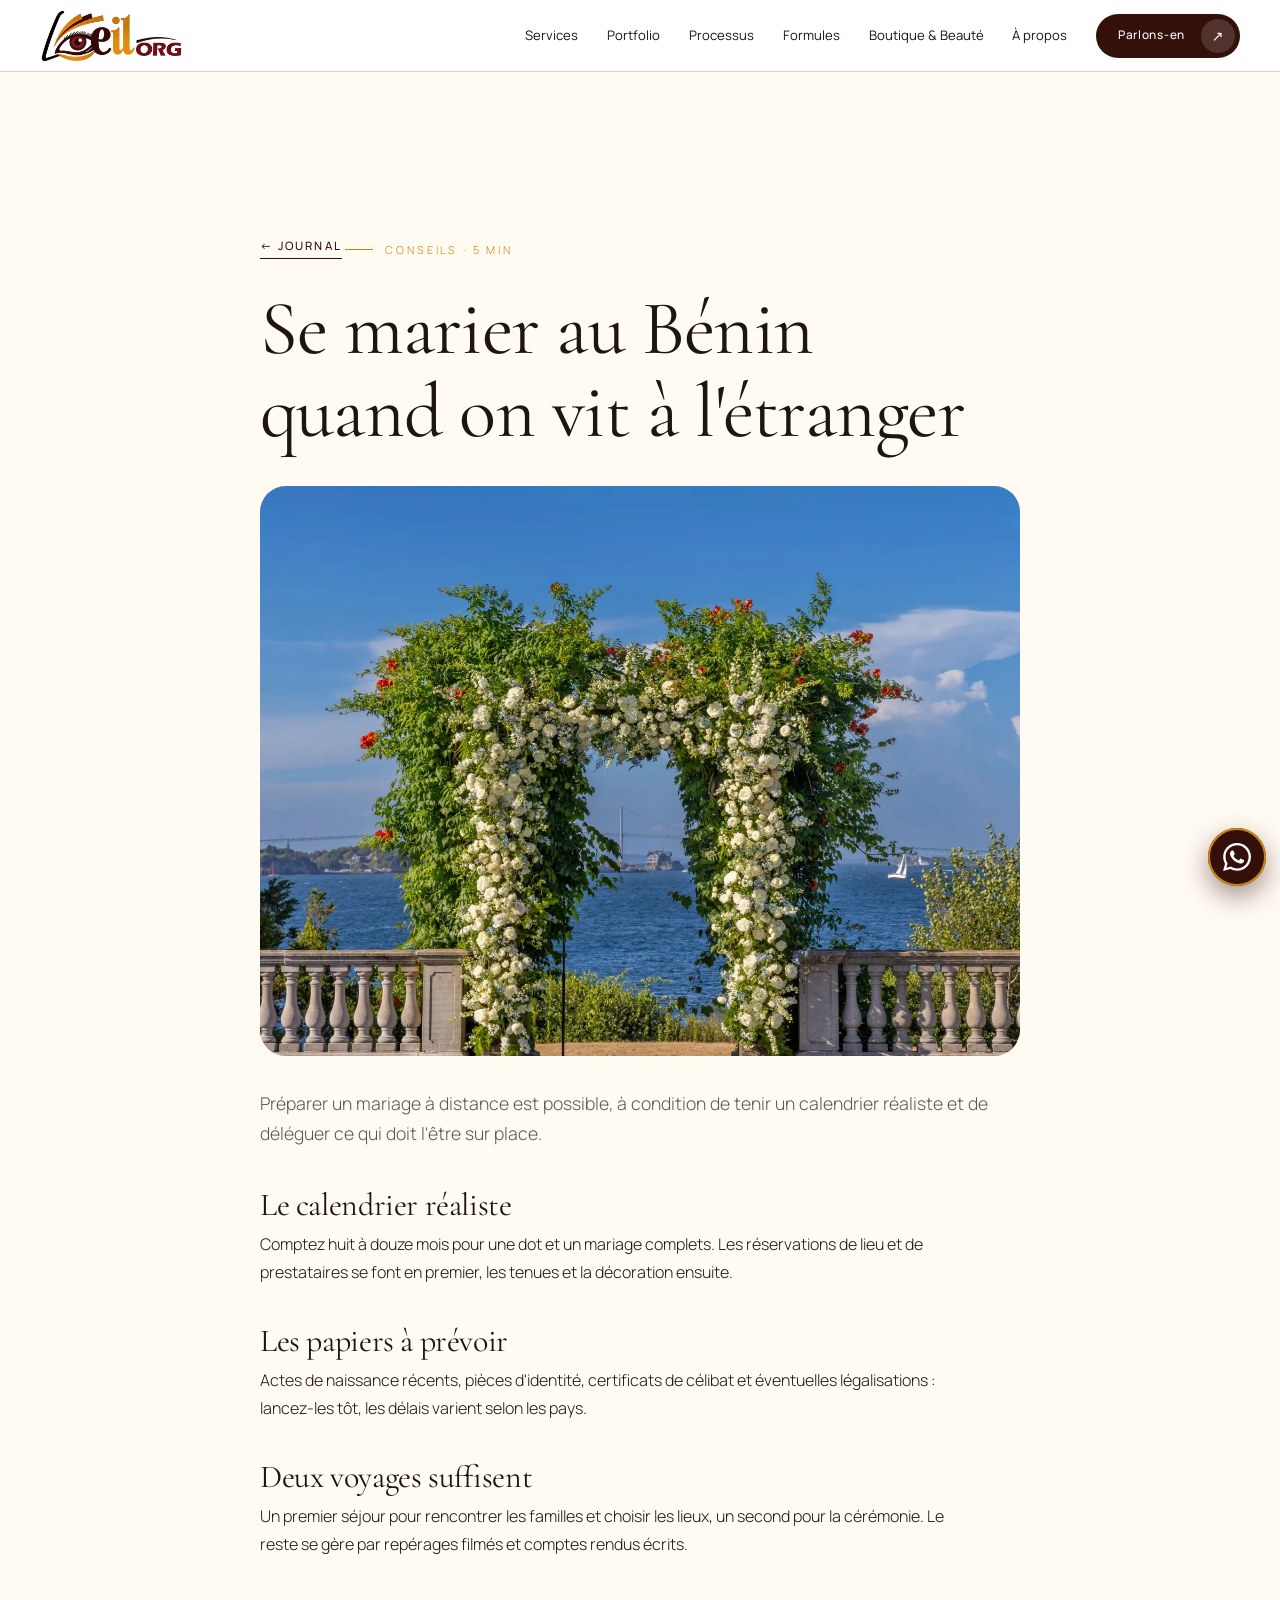
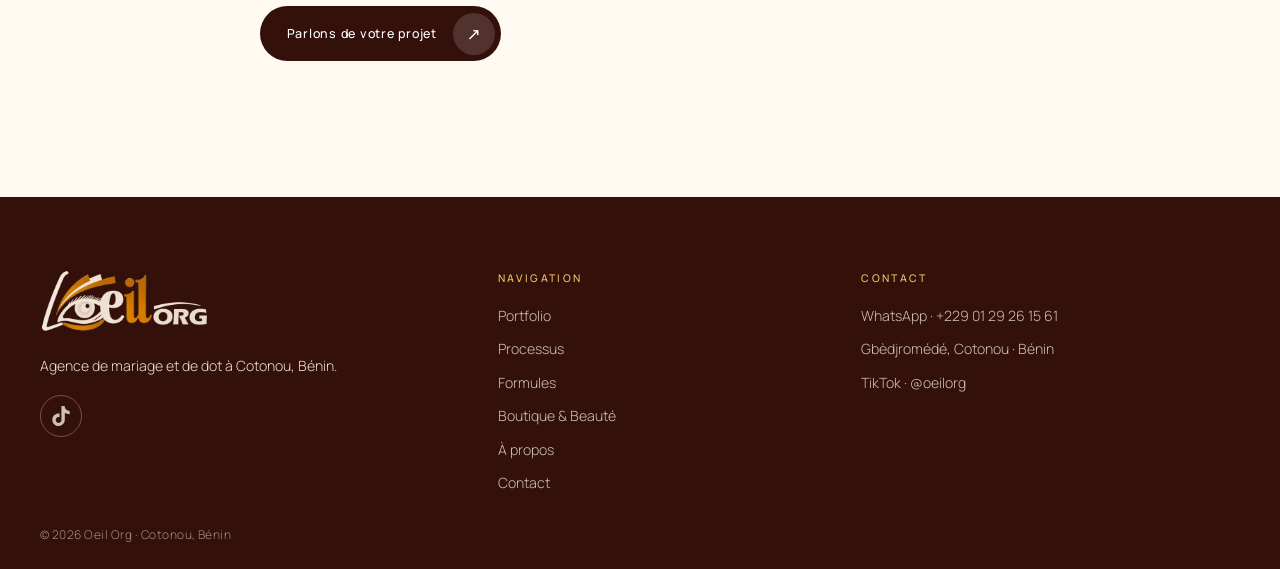
==== commit aeabf0a1: "Coins arrondis rétablis ; passe de finition typographie, rythme et détails Co-Authored-By: Claude So" ====
--- a/article-diaspora.html
+++ b/article-diaspora.html
@@ -27,7 +27,7 @@
       <a href="portfolio.html">Portfolio</a>
       <a href="processus.html">Processus</a>
       <a href="index.html#formules">Formules</a>
-      <a href="boutique.html">Boutique &amp; Beauté</a>
+      <a href="boutique.html">Boutique &amp;&nbsp;Beauté</a>
       <a href="index.html#apropos">À propos</a>
       <a href="index.html#contact" class="pill"><span>Parlons-en</span><i>↗</i></a>
     </nav>
@@ -37,7 +37,7 @@
 <a href="journal.html" class="link-tiny">← Journal</a>
 <p class="eyebrow" style="margin-top:2rem">Conseils · 5 min</p><h1>Se marier au Bénin quand on vit à l'étranger</h1>
 <div class="media land"><img src="images/post-diaspora.webp" srcset="images/post-diaspora-640.webp 640w, images/post-diaspora-1100.webp 1100w, images/post-diaspora.webp 1600w" sizes="100vw" alt=""></div>
-<p class="lead-dark">Préparer un mariage à distance est possible, à condition de tenir un calendrier réaliste et de déléguer ce qui doit l'être sur place.</p><h2>Le calendrier réaliste</h2><p>Comptez huit à douze mois pour une dot et un mariage complets. Les réservations de lieu et de prestataires se font en premier, les tenues et la décoration ensuite.</p><h2>Les papiers à prévoir</h2><p>Actes de naissance récents, pièces d'identité, certificats de célibat et éventuelles légalisations : lancez-les tôt, les délais varient selon les pays.</p><h2>Deux voyages suffisent</h2><p>Un premier séjour pour rencontrer les familles et choisir les lieux, un second pour la cérémonie. Le reste se gère par repérages filmés et comptes rendus écrits.</p>
+<p class="lead-dark">Préparer un mariage à distance est possible, à condition de tenir un calendrier réaliste et de déléguer ce qui doit l'être sur place.</p><h2>Le calendrier réaliste</h2><p>Comptez huit à douze mois pour une dot et un mariage complets. Les réservations de lieu et de prestataires se font en premier, les tenues et la décoration ensuite.</p><h2>Les papiers à prévoir</h2><p>Actes de naissance récents, pièces d'identité, certificats de célibat et éventuelles légalisations&nbsp;: lancez-les tôt, les délais varient selon les pays.</p><h2>Deux voyages suffisent</h2><p>Un premier séjour pour rencontrer les familles et choisir les lieux, un second pour la cérémonie. Le reste se gère par repérages filmés et comptes rendus écrits.</p>
 <div class="actions"><a href="index.html#contact" class="pill"><span>Parlons de votre projet</span><i>↗</i></a></div>
 </div></article></main>
 <footer class="site-footer">
@@ -49,7 +49,7 @@
     </div>
     <div>
       <h4>Navigation</h4>
-      <a href="portfolio.html">Portfolio</a><a href="processus.html">Processus</a><a href="index.html#formules">Formules</a><a href="boutique.html">Boutique &amp; Beauté</a><a href="index.html#apropos">À propos</a><a href="index.html#contact">Contact</a>
+      <a href="portfolio.html">Portfolio</a><a href="processus.html">Processus</a><a href="index.html#formules">Formules</a><a href="boutique.html">Boutique &amp;&nbsp;Beauté</a><a href="index.html#apropos">À propos</a><a href="index.html#contact">Contact</a>
     </div>
     <div>
       <h4>Contact</h4>
--- a/styles.css
+++ b/styles.css
@@ -812,3 +812,65 @@
 @media (min-width:701px){.hero-copy.pos2:not(.sp-copy){width:min(560px,100% - 32px)}}
 
 .social a svg{width:20px;height:20px;fill:currentColor}
+
+/* ---- hero = a single still photo ---- */
+.slide-bg.dk.first img{animation:heroZoom 22s ease-out both}
+.hero-copy.pos1{opacity:0}
+.hero-copy.pos1.on{opacity:1}
+
+
+
+/* =====================================================================
+   finishing pass : typography, rhythm, details
+   ===================================================================== */
+html{text-rendering:optimizeLegibility;-webkit-font-smoothing:antialiased;-moz-osx-font-smoothing:grayscale}
+body{font-kerning:normal;font-feature-settings:"kern","liga","calt";hanging-punctuation:first}
+h1,h2,h3,.h1x,.h2{text-wrap:balance;font-optical-sizing:auto;font-variant-ligatures:common-ligatures discretionary-ligatures}
+p,li,figcaption,blockquote{text-wrap:pretty;hyphens:manual}
+h2,.h2{letter-spacing:-.012em;line-height:1.06}
+h3{letter-spacing:-.005em;font-weight:500}
+em{font-weight:400}
+.hero-copy h1 em,.hero-copy .h1x em{white-space:nowrap}
+.eyebrow{letter-spacing:.26em;font-weight:600;font-size:.68rem}
+.lead,.section p{font-weight:300}
+.lead{line-height:1.8}
+.sub{font-size:1.02rem}
+
+/* hero title : two balanced lines instead of three */
+.hero-copy.pos1{width:min(640px,100% - 32px)}
+.hero-copy.pos1 h1{font-size:clamp(2.9rem,6.2vw,5.6rem);line-height:1.02}
+@media (max-width:700px){
+  .hero-copy.pos1 h1{font-size:clamp(2.5rem,11vw,3rem)}
+  .hero-copy .eyebrow{letter-spacing:.2em;font-size:.62rem}
+  .hero-copy .eyebrow::before{width:18px}
+  /* folded service cards : readable title on top of the photo */
+  .svc.svc .svc-card:not(.open)::after{background:linear-gradient(90deg,rgba(30,10,6,.82),rgba(30,10,6,.45))}
+}
+
+/* rhythm : consistent space above and below headings, calmer sections */
+.head-row{margin-bottom:clamp(2rem,4vw,3.4rem)}
+.center>.sub,.center>p{margin-top:.6rem}
+.section>.wrap.center+.wrap{margin-top:0}
+@media (min-width:1001px){
+  .section{padding-block:8.5rem}
+  .section.tight{padding-block:7rem}
+  .quotes-sec{padding-block:7.5rem}
+  .cta{padding-block:8rem}
+  #localisation{padding-bottom:9rem}
+}
+.find-list p,.info{line-height:1.7}
+
+/* details */
+a:focus-visible,button:focus-visible,input:focus-visible,select:focus-visible,textarea:focus-visible,summary:focus-visible{outline:2px solid var(--gold);outline-offset:3px;border-radius:6px}
+.pill:focus-visible{border-radius:999px}
+img{-webkit-user-drag:none;user-select:none}
+.link-tiny,.link-light,.find-list .lnk{transition:letter-spacing .35s var(--ease),border-color .3s,color .3s}
+.link-tiny:hover,.find-list .lnk:hover{letter-spacing:.22em;border-color:var(--green)}
+.info a{transition:border-color .3s,color .3s}
+.info a:hover{color:var(--green)}
+.plan li,.dots li{line-height:1.6}
+.plan strong{letter-spacing:-.015em}
+.stars{letter-spacing:.3em}
+.foot a:not(.foot-brand){transition:opacity .3s,transform .3s var(--ease)}
+.legal{letter-spacing:.04em}
+hr{border:0;border-top:1px solid var(--line)}
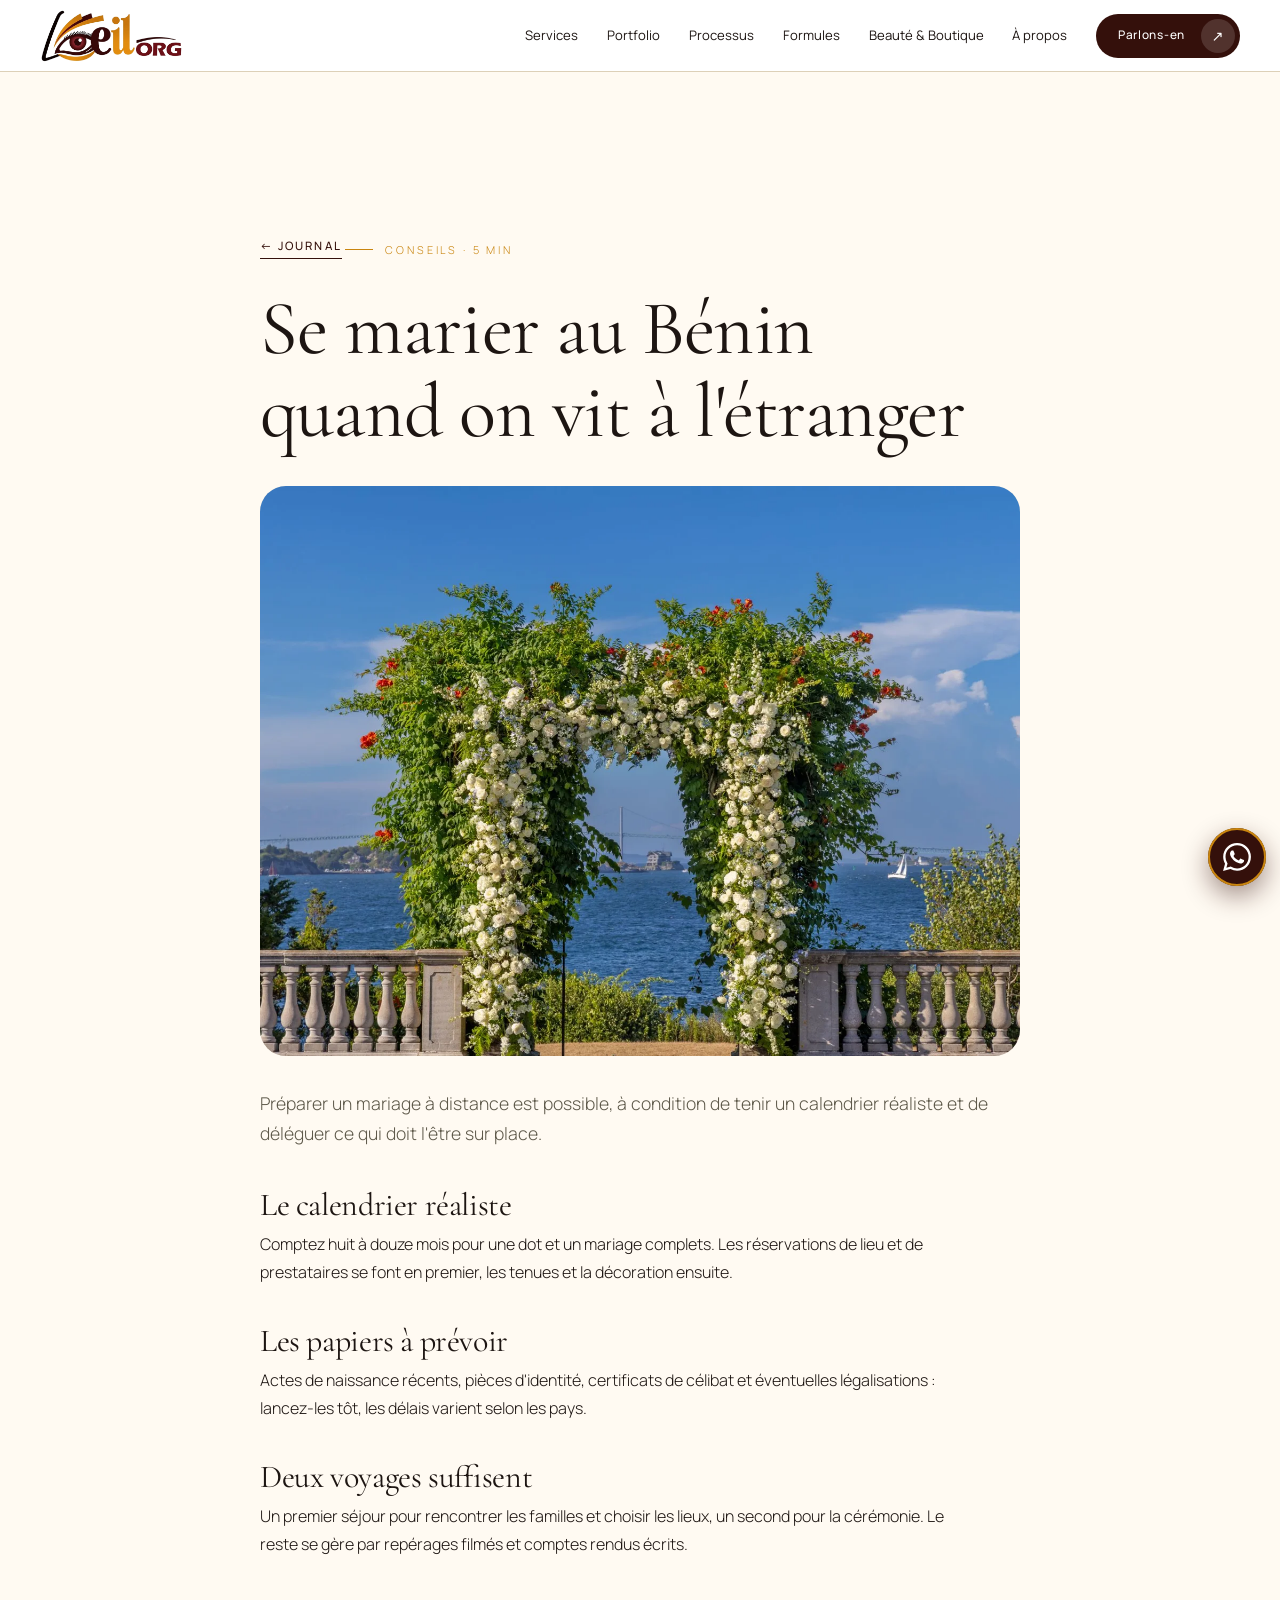
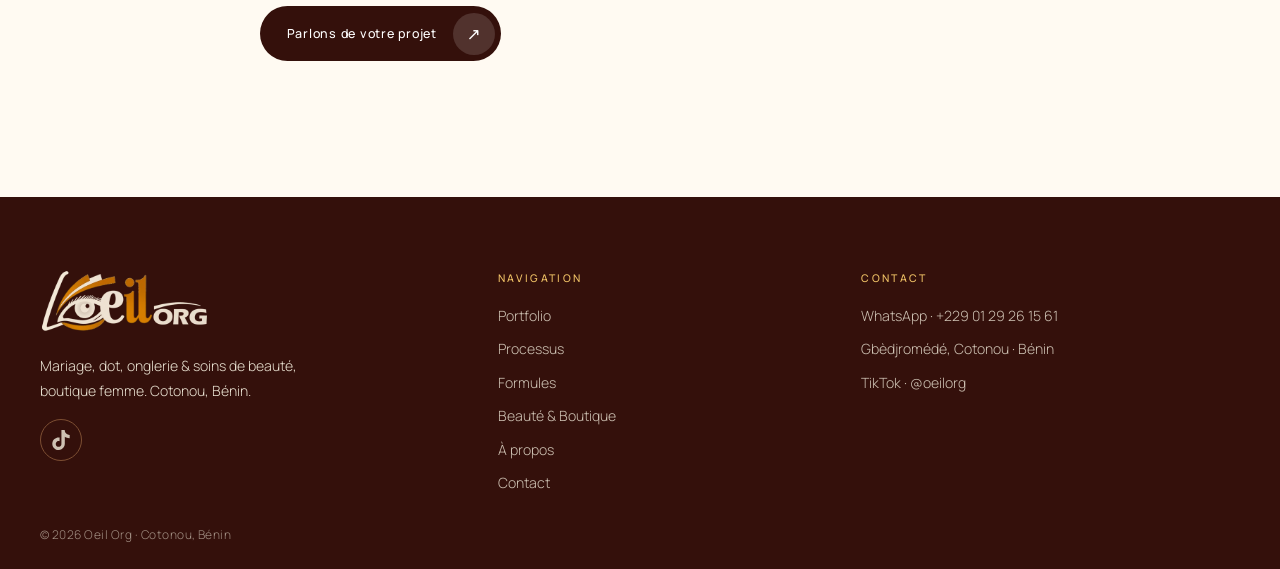
==== commit a1702823: "Services : mariage, onglerie & soins, boutique femme ; page Beauté & Boutique Co-Authored-By: Claude" ====
--- a/article-diaspora.html
+++ b/article-diaspora.html
@@ -27,7 +27,7 @@
       <a href="portfolio.html">Portfolio</a>
       <a href="processus.html">Processus</a>
       <a href="index.html#formules">Formules</a>
-      <a href="boutique.html">Boutique &amp;&nbsp;Beauté</a>
+      <a href="boutique.html">Beauté &amp;&nbsp;Boutique</a>
       <a href="index.html#apropos">À propos</a>
       <a href="index.html#contact" class="pill"><span>Parlons-en</span><i>↗</i></a>
     </nav>
@@ -44,12 +44,12 @@
   <div class="wrap grid g3 foot">
     <div>
       <a href="index.html#accueil" class="foot-brand" aria-label="Oeil Org – accueil"><img loading="lazy" decoding="async" src="images/logo-light.webp" alt="Oeil Org" width="169" height="64"></a>
-      <p>Agence de mariage et de dot à Cotonou, Bénin.</p>
+      <p>Mariage, dot, onglerie &amp; soins de beauté, boutique femme. Cotonou, Bénin.</p>
       <div class="social"><a href="https://www.tiktok.com/@oeilorg" target="_blank" rel="noopener" aria-label="TikTok"><svg viewBox="0 0 24 24" aria-hidden="true"><path d="M12.525.02c1.31-.02 2.61-.01 3.91-.02.08 1.53.63 3.09 1.75 4.17 1.12 1.11 2.7 1.62 4.24 1.79v4.03c-1.44-.05-2.89-.35-4.2-.97-.57-.26-1.1-.59-1.62-.93-.01 2.92.01 5.84-.02 8.75-.08 1.4-.54 2.79-1.35 3.94-1.31 1.92-3.58 3.17-5.91 3.21-1.43.08-2.86-.31-4.08-1.03-2.02-1.19-3.44-3.37-3.65-5.71-.02-.5-.03-1-.01-1.49.18-1.9 1.12-3.72 2.58-4.96 1.66-1.44 3.98-2.13 6.15-1.72.02 1.48-.04 2.96-.04 4.44-.99-.32-2.15-.23-3.02.37-.63.41-1.11 1.04-1.36 1.75-.21.51-.15 1.07-.14 1.61.24 1.64 1.82 3.02 3.5 2.87 1.12-.01 2.19-.66 2.77-1.61.19-.33.4-.67.41-1.06.1-1.79.06-3.57.07-5.36.01-4.03-.01-8.05.02-12.07z"/></svg></a></div>
     </div>
     <div>
       <h4>Navigation</h4>
-      <a href="portfolio.html">Portfolio</a><a href="processus.html">Processus</a><a href="index.html#formules">Formules</a><a href="boutique.html">Boutique &amp;&nbsp;Beauté</a><a href="index.html#apropos">À propos</a><a href="index.html#contact">Contact</a>
+      <a href="portfolio.html">Portfolio</a><a href="processus.html">Processus</a><a href="index.html#formules">Formules</a><a href="boutique.html">Beauté &amp;&nbsp;Boutique</a><a href="index.html#apropos">À propos</a><a href="index.html#contact">Contact</a>
     </div>
     <div>
       <h4>Contact</h4>
--- a/styles.css
+++ b/styles.css
@@ -874,3 +874,36 @@
 .foot a:not(.foot-brand){transition:opacity .3s,transform .3s var(--ease)}
 .legal{letter-spacing:.04em}
 hr{border:0;border-top:1px solid var(--line)}
+
+
+/* ---- services : 3 domaines, boutique visible ---- */
+.svc-link{display:inline-flex;align-items:center;gap:.5rem;margin-top:.9rem;color:#fff;font-size:.74rem;font-weight:600;letter-spacing:.16em;text-transform:uppercase;text-decoration:none;border-bottom:1px solid var(--gold-l);padding-bottom:.25rem;width:fit-content;position:relative;z-index:3;opacity:0;transition:opacity .5s .15s}
+.svc-link i{font-style:normal;transition:transform .35s var(--ease)}
+.svc-link:hover i{transform:translateX(4px)}
+.svc-card:hover .svc-link,.svc-card:focus-within .svc-link,.svc:not(:hover) .svc-card.open .svc-link{opacity:1}
+.svc:hover .svc-card.open:not(:hover) .svc-link{opacity:0}
+.svc-card:nth-child(2) img{object-position:62% 40%}
+.svc-card:nth-child(3) img{object-position:50% 60%}
+@media (max-width:1000px){
+  .svc.svc .svc-card .svc-link{display:none}
+  .svc.svc .svc-card.open .svc-link{display:inline-flex;opacity:1}
+}
+
+/* ---- page beauté & boutique ---- */
+.jump{display:flex;gap:.5rem;flex-wrap:wrap;margin-top:1.8rem}
+.jump a{padding:.65rem 1.1rem;border:1px solid var(--line);border-radius:999px;font-size:.82rem;text-decoration:none;background:var(--ivory);transition:.3s}
+.jump a:hover{background:var(--green-d);border-color:var(--green-d);color:#fff}
+.bimg{padding:0;background:none;overflow:hidden;border-radius:var(--r)}
+.bimg img{width:100%;height:100%;min-height:260px;object-fit:cover;object-position:62% 40%}
+.bimg:hover{transform:none;box-shadow:none}
+.shop-intro{max-width:36em;color:var(--muted);margin-bottom:2.2rem}
+.g2{grid-template-columns:repeat(2,1fr)}
+.shopcard{position:relative;border-radius:var(--r);overflow:hidden;min-height:clamp(340px,44vw,520px);display:flex;color:#fff}
+.shopcard img{position:absolute;inset:0;width:100%;height:100%;object-fit:cover;transition:transform 1.4s var(--ease)}
+.shopcard:hover img{transform:scale(1.05)}
+.shopcard::after{content:"";position:absolute;inset:0;background:linear-gradient(0deg,rgba(30,10,6,.82),rgba(30,10,6,.05) 62%)}
+.sc-cap{position:relative;z-index:2;align-self:end;width:100%;padding:1.8rem;display:flex;justify-content:space-between;align-items:center;gap:1rem;flex-wrap:wrap}
+.sc-cap h3{font-size:2.2rem}
+.shop-note{margin-top:2rem;color:var(--muted)}
+.shop-note a{color:var(--green);border-bottom:1px solid var(--gold);text-decoration:none}
+@media (max-width:700px){.g2{grid-template-columns:1fr}.sc-cap{padding:1.3rem}.sc-cap h3{font-size:1.9rem}}
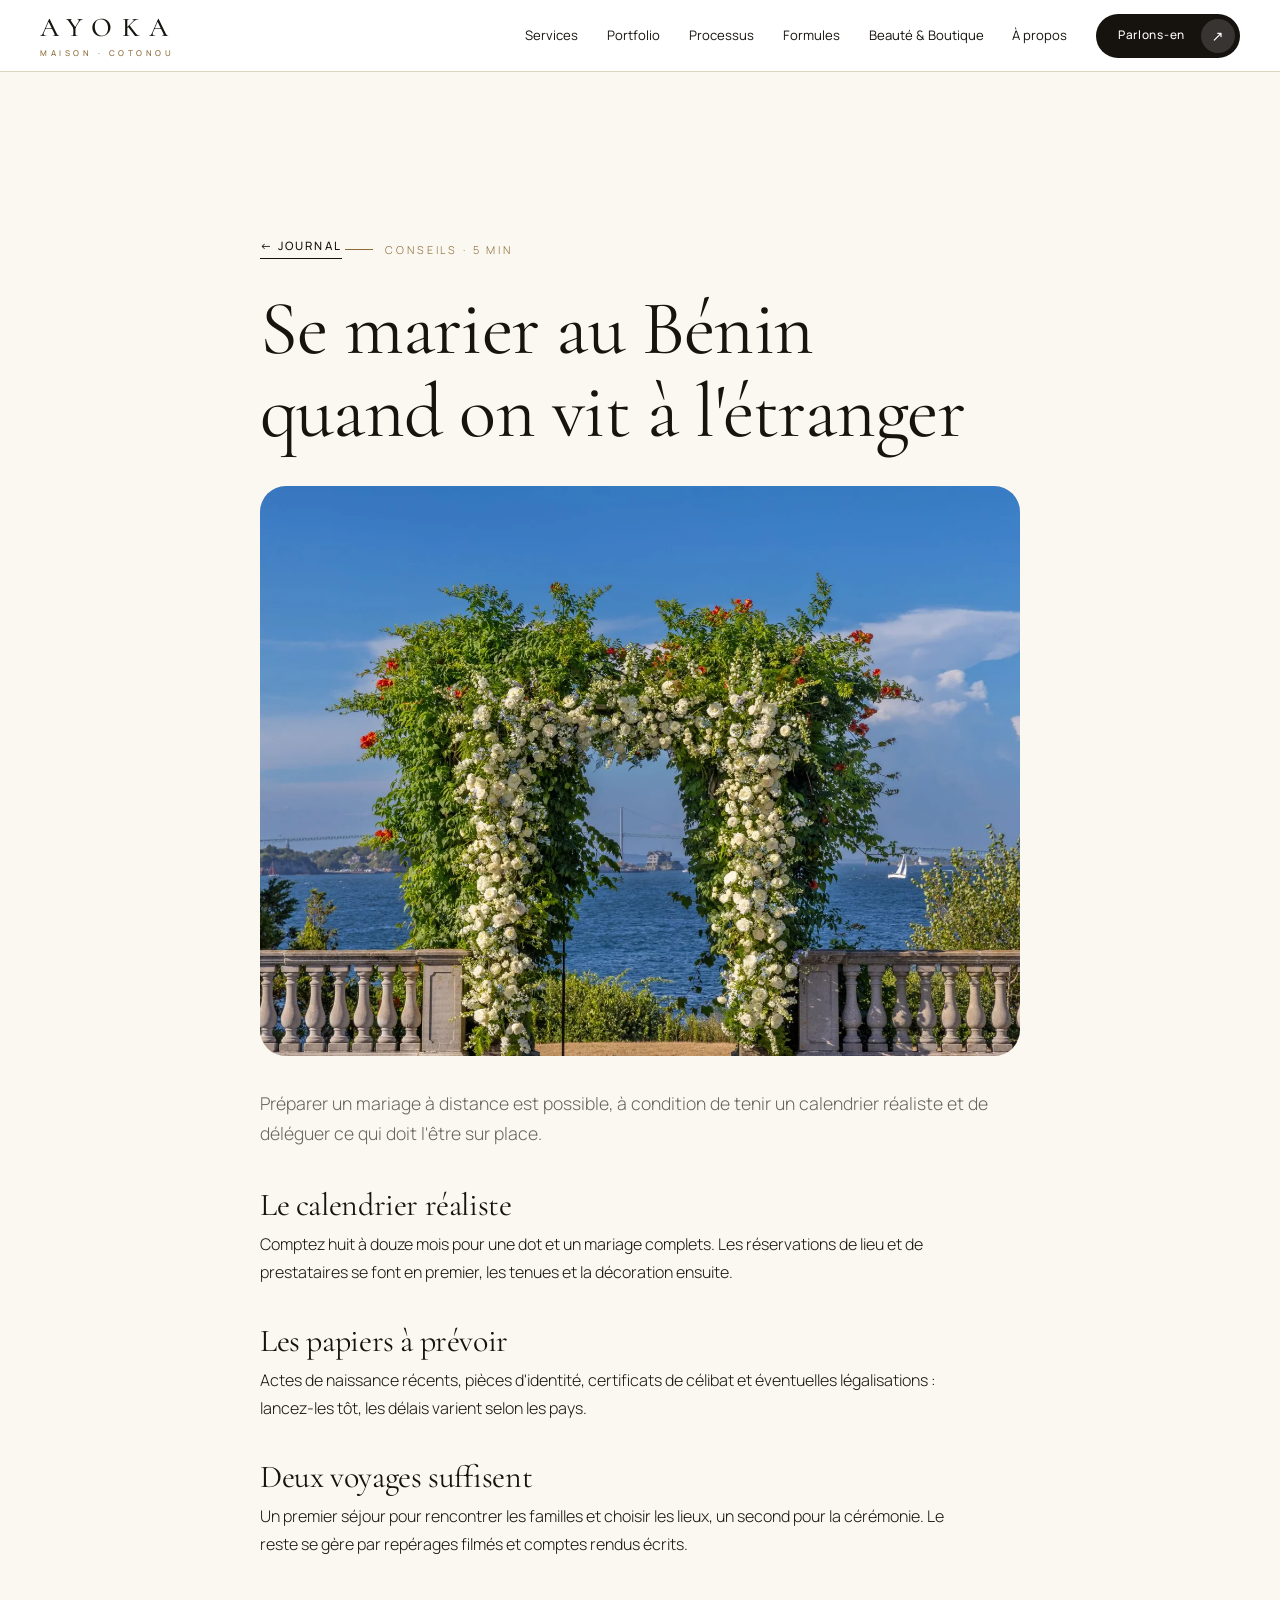
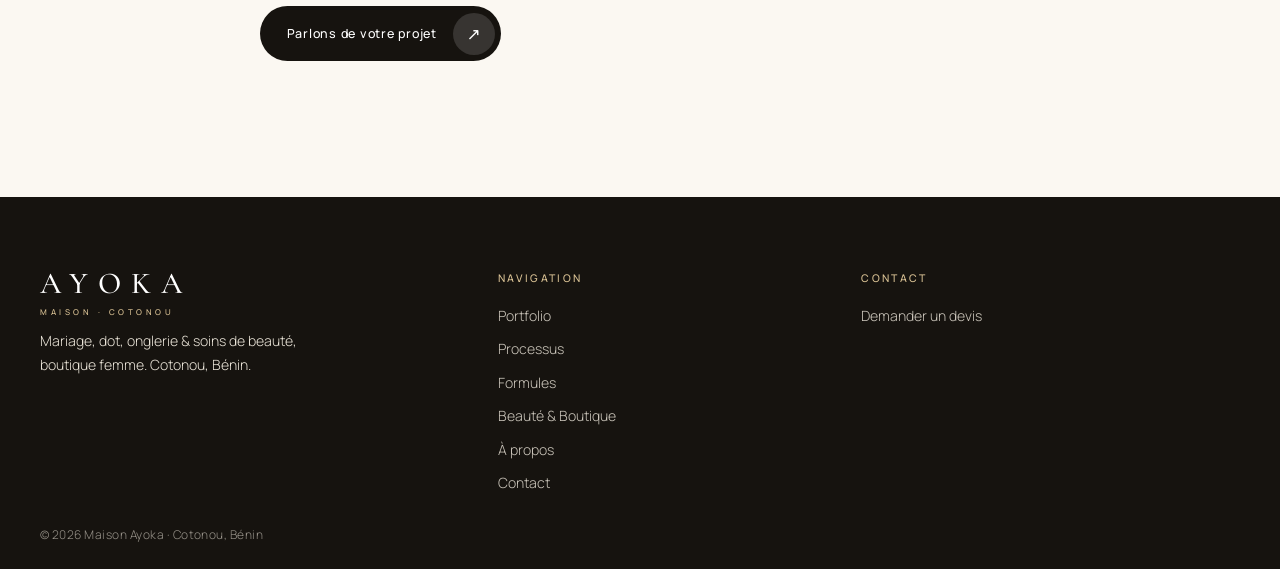
==== commit 4b2ba743: "Nouvelle identité Maison Ayoka : nom, palette noir/ivoire/or, nouvelles vidéos libres de droits, ret" ====
--- a/article-diaspora.html
+++ b/article-diaspora.html
@@ -1,65 +1,63 @@
-<!doctype html>
-<html lang="fr"><head><meta charset="utf-8"><meta name="viewport" content="width=device-width, initial-scale=1, viewport-fit=cover">
-<title>Se marier au Bénin quand on vit à l'étranger – Oeil Org</title>
-<meta name="description" content="Préparer un mariage à distance est possible, à condition de tenir un calendrier réaliste et de déléguer ce qui doit l'être sur place.">
-<link rel="icon" href="favicon.svg" type="image/svg+xml">
-<meta name="theme-color" content="#34100b">
-<meta property="og:type" content="website">
-<meta property="og:locale" content="fr_FR">
-<meta property="og:site_name" content="L'œilorg">
-<meta property="og:title" content="Se marier au Bénin quand on vit à l'étranger – Oeil Org">
-<meta property="og:description" content="Préparer un mariage à distance est possible, à condition de tenir un calendrier réaliste et de déléguer ce qui doit l'être sur place.">
-<meta property="og:url" content="https://oeil-org.vercel.app/article-diaspora.html">
-<meta property="og:image" content="https://oeil-org.vercel.app/images/og.jpg">
-<meta property="og:image:width" content="1200">
-<meta property="og:image:height" content="630">
-<meta name="twitter:card" content="summary_large_image">
-<meta name="robots" content="noindex">
-<link rel="preconnect" href="https://fonts.googleapis.com"><link rel="preconnect" href="https://fonts.gstatic.com" crossorigin>
-<link href="https://fonts.googleapis.com/css2?family=Cormorant+Garamond:ital,wght@0,400;0,500;1,400;1,500&family=Manrope:wght@300;400;500;600&display=swap" rel="stylesheet">
-<link rel="stylesheet" href="styles.css"></head><body>
-<header class="site-header">
-  <div class="wrap bar">
-    <a href="index.html#accueil" class="logo" aria-label="Oeil Org – accueil"><img src="images/logo.webp" alt="Oeil Org" width="143" height="54"></a>
-    <button class="menu-btn" aria-expanded="false" aria-controls="nav" aria-label="Menu"><span></span><span></span></button>
-    <nav id="nav" aria-label="Navigation principale">
-      <a href="index.html#services">Services</a>
-      <a href="portfolio.html">Portfolio</a>
-      <a href="processus.html">Processus</a>
-      <a href="index.html#formules">Formules</a>
-      <a href="boutique.html">Beauté &amp;&nbsp;Boutique</a>
-      <a href="index.html#apropos">À propos</a>
-      <a href="index.html#contact" class="pill"><span>Parlons-en</span><i>↗</i></a>
-    </nav>
-  </div>
-</header>
-<main><article class="section"><div class="wrap prose">
-<a href="journal.html" class="link-tiny">← Journal</a>
-<p class="eyebrow" style="margin-top:2rem">Conseils · 5 min</p><h1>Se marier au Bénin quand on vit à l'étranger</h1>
-<div class="media land"><img src="images/post-diaspora.webp" srcset="images/post-diaspora-640.webp 640w, images/post-diaspora-1100.webp 1100w, images/post-diaspora.webp 1600w" sizes="100vw" alt=""></div>
-<p class="lead-dark">Préparer un mariage à distance est possible, à condition de tenir un calendrier réaliste et de déléguer ce qui doit l'être sur place.</p><h2>Le calendrier réaliste</h2><p>Comptez huit à douze mois pour une dot et un mariage complets. Les réservations de lieu et de prestataires se font en premier, les tenues et la décoration ensuite.</p><h2>Les papiers à prévoir</h2><p>Actes de naissance récents, pièces d'identité, certificats de célibat et éventuelles légalisations&nbsp;: lancez-les tôt, les délais varient selon les pays.</p><h2>Deux voyages suffisent</h2><p>Un premier séjour pour rencontrer les familles et choisir les lieux, un second pour la cérémonie. Le reste se gère par repérages filmés et comptes rendus écrits.</p>
-<div class="actions"><a href="index.html#contact" class="pill"><span>Parlons de votre projet</span><i>↗</i></a></div>
-</div></article></main>
-<footer class="site-footer">
-  <div class="wrap grid g3 foot">
-    <div>
-      <a href="index.html#accueil" class="foot-brand" aria-label="Oeil Org – accueil"><img loading="lazy" decoding="async" src="images/logo-light.webp" alt="Oeil Org" width="169" height="64"></a>
-      <p>Mariage, dot, onglerie &amp; soins de beauté, boutique femme. Cotonou, Bénin.</p>
-      <div class="social"><a href="https://www.tiktok.com/@oeilorg" target="_blank" rel="noopener" aria-label="TikTok"><svg viewBox="0 0 24 24" aria-hidden="true"><path d="M12.525.02c1.31-.02 2.61-.01 3.91-.02.08 1.53.63 3.09 1.75 4.17 1.12 1.11 2.7 1.62 4.24 1.79v4.03c-1.44-.05-2.89-.35-4.2-.97-.57-.26-1.1-.59-1.62-.93-.01 2.92.01 5.84-.02 8.75-.08 1.4-.54 2.79-1.35 3.94-1.31 1.92-3.58 3.17-5.91 3.21-1.43.08-2.86-.31-4.08-1.03-2.02-1.19-3.44-3.37-3.65-5.71-.02-.5-.03-1-.01-1.49.18-1.9 1.12-3.72 2.58-4.96 1.66-1.44 3.98-2.13 6.15-1.72.02 1.48-.04 2.96-.04 4.44-.99-.32-2.15-.23-3.02.37-.63.41-1.11 1.04-1.36 1.75-.21.51-.15 1.07-.14 1.61.24 1.64 1.82 3.02 3.5 2.87 1.12-.01 2.19-.66 2.77-1.61.19-.33.4-.67.41-1.06.1-1.79.06-3.57.07-5.36.01-4.03-.01-8.05.02-12.07z"/></svg></a></div>
-    </div>
-    <div>
-      <h4>Navigation</h4>
-      <a href="portfolio.html">Portfolio</a><a href="processus.html">Processus</a><a href="index.html#formules">Formules</a><a href="boutique.html">Beauté &amp;&nbsp;Boutique</a><a href="index.html#apropos">À propos</a><a href="index.html#contact">Contact</a>
-    </div>
-    <div>
-      <h4>Contact</h4>
-      <a href="https://wa.me/2290129261561" target="_blank" rel="noopener">WhatsApp · +229 01 29 26 15 61</a>
-      <span class="ln">Gbèdjromédé, Cotonou · Bénin</span>
-      <a href="https://www.tiktok.com/@oeilorg" target="_blank" rel="noopener">TikTok · @oeilorg</a>
-    </div>
-  </div>
-  <div class="wrap"><p class="legal">© 2026 Oeil Org · Cotonou, Bénin</p></div>
-</footer><a href="https://wa.me/2290129261561?text=Bonjour%2C%20j%27aimerais%20discuter%20d%27un%20projet%20de%20" class="fab" target="_blank" rel="noopener" aria-label="Écrire sur WhatsApp"><svg viewBox="0 0 24 24" aria-hidden="true"><path d="M17.472 14.382c-.297-.149-1.758-.867-2.03-.967-.273-.099-.471-.148-.67.15-.197.297-.767.966-.94 1.164-.173.199-.347.223-.644.075-.297-.15-1.255-.463-2.39-1.475-.883-.788-1.48-1.761-1.653-2.059-.173-.297-.018-.458.13-.606.134-.133.298-.347.446-.52.149-.174.198-.298.298-.497.099-.198.05-.371-.025-.52-.075-.149-.669-1.612-.916-2.207-.242-.579-.487-.5-.669-.51-.173-.008-.371-.01-.57-.01-.198 0-.52.074-.792.372-.272.297-1.04 1.016-1.04 2.479 0 1.462 1.065 2.875 1.213 3.074.149.198 2.096 3.2 5.077 4.487.709.306 1.262.489 1.694.625.712.227 1.36.195 1.871.118.571-.085 1.758-.719 2.006-1.413.248-.694.248-1.289.173-1.413-.074-.124-.272-.198-.57-.347m-5.421 7.403h-.004a9.87 9.87 0 01-5.031-1.378l-.361-.214-3.741.982.998-3.648-.235-.374a9.86 9.86 0 01-1.51-5.26c.001-5.45 4.436-9.884 9.888-9.884 2.64 0 5.122 1.03 6.988 2.898a9.825 9.825 0 012.893 6.994c-.003 5.45-4.437 9.884-9.885 9.884m8.413-18.297A11.815 11.815 0 0012.05 0C5.495 0 .16 5.335.157 11.892c0 2.096.547 4.142 1.588 5.945L.057 24l6.305-1.654a11.882 11.882 0 005.683 1.448h.005c6.554 0 11.89-5.335 11.893-11.893a11.821 11.821 0 00-3.48-8.413Z"/></svg></a>
-
-
+<!doctype html>
+<html lang="fr"><head><meta charset="utf-8"><meta name="viewport" content="width=device-width, initial-scale=1, viewport-fit=cover">
+<title>Se marier au Bénin quand on vit à l'étranger – Maison Ayoka</title>
+<meta name="description" content="Préparer un mariage à distance est possible, à condition de tenir un calendrier réaliste et de déléguer ce qui doit l'être sur place.">
+<link rel="icon" href="favicon.svg" type="image/svg+xml">
+<meta name="theme-color" content="#16130f">
+<meta property="og:type" content="website">
+<meta property="og:locale" content="fr_FR">
+<meta property="og:site_name" content="Maison Ayoka">
+<meta property="og:title" content="Se marier au Bénin quand on vit à l'étranger – Maison Ayoka">
+<meta property="og:description" content="Préparer un mariage à distance est possible, à condition de tenir un calendrier réaliste et de déléguer ce qui doit l'être sur place.">
+<meta property="og:url" content="https://maison-ayoka.vercel.app/article-diaspora.html">
+<meta property="og:image" content="https://maison-ayoka.vercel.app/images/og.jpg">
+<meta property="og:image:width" content="1200">
+<meta property="og:image:height" content="630">
+<meta name="twitter:card" content="summary_large_image">
+<meta name="robots" content="noindex">
+<link rel="preconnect" href="https://fonts.googleapis.com"><link rel="preconnect" href="https://fonts.gstatic.com" crossorigin>
+<link href="https://fonts.googleapis.com/css2?family=Cormorant+Garamond:ital,wght@0,400;0,500;1,400;1,500&family=Manrope:wght@300;400;500;600&display=swap" rel="stylesheet">
+<link rel="stylesheet" href="styles.css"></head><body>
+<header class="site-header">
+  <div class="wrap bar">
+    <a href="index.html#accueil" class="logo" aria-label="Maison Ayoka – accueil"><span class="wm"><b>AYOKA</b><small>Maison · Cotonou</small></span></a>
+    <button class="menu-btn" aria-expanded="false" aria-controls="nav" aria-label="Menu"><span></span><span></span></button>
+    <nav id="nav" aria-label="Navigation principale">
+      <a href="index.html#services">Services</a>
+      <a href="portfolio.html">Portfolio</a>
+      <a href="processus.html">Processus</a>
+      <a href="index.html#formules">Formules</a>
+      <a href="boutique.html">Beauté &amp;&nbsp;Boutique</a>
+      <a href="index.html#apropos">À propos</a>
+      <a href="index.html#contact" class="pill"><span>Parlons-en</span><i>↗</i></a>
+    </nav>
+  </div>
+</header>
+<main><article class="section"><div class="wrap prose">
+<a href="journal.html" class="link-tiny">← Journal</a>
+<p class="eyebrow" style="margin-top:2rem">Conseils · 5 min</p><h1>Se marier au Bénin quand on vit à l'étranger</h1>
+<div class="media land"><img src="images/post-diaspora.webp" srcset="images/post-diaspora-640.webp 640w, images/post-diaspora-1100.webp 1100w, images/post-diaspora.webp 1600w" sizes="100vw" alt=""></div>
+<p class="lead-dark">Préparer un mariage à distance est possible, à condition de tenir un calendrier réaliste et de déléguer ce qui doit l'être sur place.</p><h2>Le calendrier réaliste</h2><p>Comptez huit à douze mois pour une dot et un mariage complets. Les réservations de lieu et de prestataires se font en premier, les tenues et la décoration ensuite.</p><h2>Les papiers à prévoir</h2><p>Actes de naissance récents, pièces d'identité, certificats de célibat et éventuelles légalisations&nbsp;: lancez-les tôt, les délais varient selon les pays.</p><h2>Deux voyages suffisent</h2><p>Un premier séjour pour rencontrer les familles et choisir les lieux, un second pour la cérémonie. Le reste se gère par repérages filmés et comptes rendus écrits.</p>
+<div class="actions"><a href="index.html#contact" class="pill"><span>Parlons de votre projet</span><i>↗</i></a></div>
+</div></article></main>
+<footer class="site-footer">
+  <div class="wrap grid g3 foot">
+    <div>
+      <a href="index.html#accueil" class="foot-brand" aria-label="Maison Ayoka – accueil"><span class="wm wm-l"><b>AYOKA</b><small>Maison · Cotonou</small></span></a>
+      <p>Mariage, dot, onglerie &amp; soins de beauté, boutique femme. Cotonou, Bénin.</p>
+      
+    </div>
+    <div>
+      <h4>Navigation</h4>
+      <a href="portfolio.html">Portfolio</a><a href="processus.html">Processus</a><a href="index.html#formules">Formules</a><a href="boutique.html">Beauté &amp;&nbsp;Boutique</a><a href="index.html#apropos">À propos</a><a href="index.html#contact">Contact</a>
+    </div>
+    <div>
+      <h4>Contact</h4>
+      <a href="index.html#contact">Demander un devis</a>
+    </div>
+  </div>
+  <div class="wrap"><p class="legal">© 2026 Maison Ayoka · Cotonou, Bénin</p></div>
+</footer><a href="https://wa.me/00000000000?text=Bonjour%2C%20j%27aimerais%20discuter%20d%27un%20projet%20de%20" class="fab" target="_blank" rel="noopener" aria-label="Écrire sur WhatsApp"><svg viewBox="0 0 24 24" aria-hidden="true"><path d="M17.472 14.382c-.297-.149-1.758-.867-2.03-.967-.273-.099-.471-.148-.67.15-.197.297-.767.966-.94 1.164-.173.199-.347.223-.644.075-.297-.15-1.255-.463-2.39-1.475-.883-.788-1.48-1.761-1.653-2.059-.173-.297-.018-.458.13-.606.134-.133.298-.347.446-.52.149-.174.198-.298.298-.497.099-.198.05-.371-.025-.52-.075-.149-.669-1.612-.916-2.207-.242-.579-.487-.5-.669-.51-.173-.008-.371-.01-.57-.01-.198 0-.52.074-.792.372-.272.297-1.04 1.016-1.04 2.479 0 1.462 1.065 2.875 1.213 3.074.149.198 2.096 3.2 5.077 4.487.709.306 1.262.489 1.694.625.712.227 1.36.195 1.871.118.571-.085 1.758-.719 2.006-1.413.248-.694.248-1.289.173-1.413-.074-.124-.272-.198-.57-.347m-5.421 7.403h-.004a9.87 9.87 0 01-5.031-1.378l-.361-.214-3.741.982.998-3.648-.235-.374a9.86 9.86 0 01-1.51-5.26c.001-5.45 4.436-9.884 9.888-9.884 2.64 0 5.122 1.03 6.988 2.898a9.825 9.825 0 012.893 6.994c-.003 5.45-4.437 9.884-9.885 9.884m8.413-18.297A11.815 11.815 0 0012.05 0C5.495 0 .16 5.335.157 11.892c0 2.096.547 4.142 1.588 5.945L.057 24l6.305-1.654a11.882 11.882 0 005.683 1.448h.005c6.554 0 11.89-5.335 11.893-11.893a11.821 11.821 0 00-3.48-8.413Z"/></svg></a>
+
+
 <script src="menu.js" defer></script></body></html>
--- a/styles.css
+++ b/styles.css
@@ -3,10 +3,10 @@
 @font-face{font-family:"Cormorant Fallback";src:local("Georgia Italic"),local("Georgia-Italic");size-adjust:78%;font-style:italic}
 @font-face{font-family:"Manrope Fallback";src:local("Arial"),local("Helvetica Neue"),local("Roboto");size-adjust:102%}
 :root{
-  --cream:#f5ead9; --ivory:#fffaf2; --sand:#ebe2d2; --ink:#1d1512; --muted:#5d5849;
-  --green:#6b1d12; --green-d:#34100b; --gold:#c9850f; --gold-l:#f2c467; --line:#ddd0b8;
+  --cream:#f1ebe0; --ivory:#fbf8f2; --sand:#e8e0d2; --ink:#17140f; --muted:#6a645a;
+  --green:#2b2520; --green-d:#16130f; --gold:#b08d57; --gold-l:#dcc496; --line:#ddd3c1;
   --serif:"Cormorant Garamond","Cormorant Fallback",Georgia,serif; --sans:"Manrope","Manrope Fallback",system-ui,sans-serif;
-  --r:26px; --hh:72px; --ease:cubic-bezier(.2,.7,.2,1);
+  --accent:#8a6a35; --r:26px; --hh:72px; --ease:cubic-bezier(.2,.7,.2,1);
 }
 *{box-sizing:border-box;margin:0}
 html{scroll-behavior:smooth;scroll-padding-top:var(--hh)}
@@ -15,7 +15,7 @@
 a{color:inherit}
 .wrap{width:min(1200px,100% - 32px);margin-inline:auto}
 .center{text-align:center}
-em{font-style:italic;color:var(--green)}
+em{font-style:italic;color:var(--accent)}
 .eyebrow{display:inline-flex;align-items:center;gap:.8rem;font-size:.7rem;font-weight:500;letter-spacing:.24em;text-transform:uppercase;color:var(--gold);margin-bottom:1rem}
 .eyebrow::before{content:"";width:28px;height:1px;background:currentColor}
 .center .eyebrow::after{content:"";width:28px;height:1px;background:currentColor}
@@ -29,8 +29,8 @@
 /* ---------- loader / progress / cursor ---------- */
 .loader{position:fixed;inset:0;z-index:300;background:var(--cream);display:grid;place-content:center;justify-items:center;gap:1.6rem;animation:loaderOut .7s cubic-bezier(.8,0,.2,1) .95s forwards}
 .loader img{width:min(260px,58vw);height:auto;animation:loaderIn .6s var(--ease) both}
-.loader .bar{width:min(240px,62vw);height:5px;background:rgba(224,160,42,.22);overflow:hidden;border-radius:5px}
-.loader .bar::after{content:"";display:block;height:100%;background:#e08a00;border-radius:5px;transform:scaleX(0);transform-origin:0 50%;animation:loaderBar .8s cubic-bezier(.5,0,.2,1) .1s forwards}
+.loader .bar{width:min(240px,62vw);height:5px;background:rgba(176,141,87,.22);overflow:hidden;border-radius:5px}
+.loader .bar::after{content:"";display:block;height:100%;background:#b08d57;border-radius:5px;transform:scaleX(0);transform-origin:0 50%;animation:loaderBar .8s cubic-bezier(.5,0,.2,1) .1s forwards}
 @keyframes loaderBar{to{transform:scaleX(1)}}
 @keyframes loaderIn{from{opacity:0;transform:translateY(12px)}}
 @keyframes loaderOut{to{transform:translateY(-100%);visibility:hidden}}
@@ -78,10 +78,10 @@
 .hero-bg,.slide-bg{position:absolute;inset:0}
 .slide-bg img{width:100%;height:100%;object-fit:cover;will-change:transform}
 .slide-bg::after{content:"";position:absolute;inset:0}
-.slide-bg.s1::after{background:linear-gradient(90deg,rgba(28,27,22,.86),rgba(28,27,22,.4) 50%,transparent 78%)}
-.slide-bg.s2::after{background:linear-gradient(90deg,rgba(30,10,6,.9),rgba(30,10,6,.55) 38%,rgba(30,10,6,.08) 68%,transparent),linear-gradient(0deg,rgba(30,10,6,.55),transparent 40%)}
+.slide-bg.s1::after{background:linear-gradient(90deg,rgba(20,17,14,.86),rgba(20,17,14,.4) 50%,transparent 78%)}
+.slide-bg.s2::after{background:linear-gradient(90deg,rgba(20,17,14,.9),rgba(20,17,14,.55) 38%,rgba(20,17,14,.08) 68%,transparent),linear-gradient(0deg,rgba(20,17,14,.55),transparent 40%)}
 .slide-bg.layer{clip-path:inset(0 0 100% 0)}
-.hero-top{position:absolute;top:0;left:0;right:0;z-index:2;display:flex;justify-content:space-between;padding:1.3rem max(16px,calc((100vw - 1200px)/2));font-size:.7rem;font-weight:500;letter-spacing:.24em;text-transform:uppercase;border-bottom:1px solid rgba(255,255,255,.22);background:linear-gradient(rgba(20,8,4,.55),transparent)}
+.hero-top{position:absolute;top:0;left:0;right:0;z-index:2;display:flex;justify-content:space-between;padding:1.3rem max(16px,calc((100vw - 1200px)/2));font-size:.7rem;font-weight:500;letter-spacing:.24em;text-transform:uppercase;border-bottom:1px solid rgba(255,255,255,.22);background:linear-gradient(rgba(14,12,10,.55),transparent)}
 .hero-top b{font-weight:500;color:var(--gold-l)}
 .hero-top span{text-shadow:0 1px 10px rgba(0,0,0,.55)}
 .hero-copy{position:absolute;width:min(680px,100% - 32px);opacity:0;pointer-events:none;will-change:transform,opacity;z-index:2}
@@ -89,12 +89,12 @@
 .hero-copy .eyebrow{color:var(--gold-l)}
 .hero-copy h1,.hero-copy .h1x{margin-bottom:1.3rem;text-shadow:0 2px 28px rgba(0,0,0,.35)}
 .hero-copy em{color:var(--gold-l)}
-.lead{max-width:36em;font-size:1.05rem;color:#f0e8d8;text-shadow:0 1px 12px rgba(0,0,0,.4)}
+.lead{max-width:36em;font-size:1.05rem;color:#ebe5d9;text-shadow:0 1px 12px rgba(0,0,0,.4)}
 .pos1,.pos2{left:max(16px,calc((100vw - 1200px)/2))}
 .pos1{top:50%;translate:0 -50%}
 .pos2{top:50%;translate:0 -50%;width:min(500px,100% - 32px)}
 .pos2 h1,.pos2 .h1x{font-size:clamp(2.2rem,4vw,3.5rem)}
-.hero-tabs{position:absolute;left:0;right:0;bottom:0;z-index:3;display:grid;grid-template-columns:repeat(2,1fr);padding:0 max(16px,calc((100vw - 1200px)/2));gap:2rem;background:rgba(30,12,8,.6);backdrop-filter:blur(10px);-webkit-backdrop-filter:blur(10px);border-top:1px solid rgba(255,255,255,.2)}
+.hero-tabs{position:absolute;left:0;right:0;bottom:0;z-index:3;display:grid;grid-template-columns:repeat(2,1fr);padding:0 max(16px,calc((100vw - 1200px)/2));gap:2rem;background:rgba(20,17,14,.6);backdrop-filter:blur(10px);-webkit-backdrop-filter:blur(10px);border-top:1px solid rgba(255,255,255,.2)}
 .hero-tabs button{display:flex;align-items:center;gap:.9rem;padding:1.3rem 0;background:none;border:0;color:rgba(255,255,255,.6);font:inherit;font-size:.8rem;cursor:pointer;position:relative;text-align:left;transition:color .3s}
 .hero-tabs button b{font-weight:400}
 .hero-tabs button.on{color:#fff}
@@ -140,7 +140,7 @@
 .svc{display:flex;gap:1.1rem;height:clamp(400px,54vh,500px)}
 .svc-card{position:relative;flex:1;border-radius:var(--r);overflow:hidden;color:#fff;cursor:pointer;transition:flex .8s var(--ease);outline-offset:4px}
 .svc-card img{object-position:50% 35%;position:absolute;inset:0;width:100%;height:100%;object-fit:cover;transition:transform 1.4s var(--ease)}
-.svc-card::after{content:"";position:absolute;inset:0;background:linear-gradient(0deg,rgba(30,10,6,.88),rgba(30,10,6,.05) 62%)}
+.svc-card::after{content:"";position:absolute;inset:0;background:linear-gradient(0deg,rgba(20,17,14,.88),rgba(20,17,14,.05) 62%)}
 .svc-card:hover,.svc-card:focus-visible,.svc:not(:hover) .svc-card.open{flex:2.6}
 .svc-card:hover img{transform:scale(1.06)}
 .svc:hover .svc-card.open:not(:hover){flex:1}
@@ -185,7 +185,7 @@
 .plan strong{font-family:var(--serif);font-weight:400;font-size:2.4rem;line-height:1.1;margin-bottom:1.2rem}
 .plan ul{list-style:none;padding:0;display:grid;align-content:start;gap:.65rem;font-size:.88rem;margin-bottom:2rem;flex:1}
 .plan li::before{content:"— ";color:var(--gold)}
-.plan.featured{background:var(--green-d);color:#fff;transform:translateY(-14px);box-shadow:0 30px 60px -28px rgba(30,10,6,.6)}
+.plan.featured{background:var(--green-d);color:#fff;transform:translateY(-14px);box-shadow:0 30px 60px -28px rgba(20,17,14,.6)}
 .plan.featured:hover{transform:translateY(-22px)}
 .badge{font-family:var(--sans);font-size:.55rem;font-weight:600;letter-spacing:.14em;text-transform:uppercase;background:var(--gold);color:var(--ink);padding:.4rem .8rem;border-radius:999px;white-space:nowrap}
 
@@ -219,7 +219,7 @@
 /* cta */
 .cta{position:relative;overflow:hidden;color:#fff;padding-block:clamp(4rem,8vw,6rem);isolation:isolate}
 .cta-bg{position:absolute;inset:0;z-index:-1}
-.cta-bg{background:radial-gradient(120% 140% at 50% 0%,#4a1a12 0%,var(--green-d) 62%)}
+.cta-bg{background:radial-gradient(120% 140% at 50% 0%,#2a2520 0%,var(--green-d) 62%)}
 .cta .eyebrow{color:var(--gold-l)}
 .cta h2{font-size:clamp(2.2rem,4.6vw,3.6rem);max-width:13em;margin-inline:auto}
 .cta em{color:var(--gold-l)}
@@ -240,13 +240,13 @@
 .note{font-size:.75rem;color:var(--green-d);margin:0}
 
 /* footer */
-.site-footer{background:var(--green-d);color:#e8e0d0;padding-top:clamp(2.5rem,5vw,3.5rem);padding-bottom:1.5rem;overflow:hidden}
+.site-footer{background:var(--green-d);color:#ebe5d9;padding-top:clamp(2.5rem,5vw,3.5rem);padding-bottom:1.5rem;overflow:hidden}
 .foot p{font-size:.88rem;max-width:22em}
 .foot h4{font-size:.66rem;font-weight:500;letter-spacing:.22em;text-transform:uppercase;color:var(--gold-l);margin-bottom:1rem}
 .foot a:not(.logo){display:block;font-size:.88rem;text-decoration:none;margin-bottom:.55rem;opacity:.85;transition:opacity .3s,transform .3s}
 .foot a:hover{opacity:1;transform:translateX(4px)}
 .social{display:flex;gap:.6rem;margin-top:1rem}
-.foot .social a{width:42px;height:42px;border:1px solid #8a5a3a;border-radius:50%;display:grid;place-items:center;margin:0}
+.foot .social a{width:42px;height:42px;border:1px solid #6e6252;border-radius:50%;display:grid;place-items:center;margin:0}
 .pattern{height:16px;margin-top:2.5rem;opacity:.5;background:
   linear-gradient(45deg,transparent 46%,var(--gold) 48% 52%,transparent 54%) 0 0/16px 16px,
   linear-gradient(-45deg,transparent 46%,var(--gold) 48% 52%,transparent 54%) 0 0/16px 16px}
@@ -299,7 +299,7 @@
 @media (max-width:700px){
   .pos1{top:auto;bottom:calc(76px + 1.5rem);translate:none}
   .pos2{top:auto;bottom:calc(76px + 1.5rem);translate:none}
-  .slide-bg.s1::after{background:linear-gradient(0deg,rgba(28,27,22,.95) 8%,rgba(28,27,22,.82) 45%,rgba(28,27,22,.25) 78%,transparent)}
+  .slide-bg.s1::after{background:linear-gradient(0deg,rgba(20,17,14,.95) 8%,rgba(20,17,14,.82) 45%,rgba(20,17,14,.25) 78%,transparent)}
   .hero-copy .lead{font-size:.95rem;line-height:1.6}
   .hero-copy h1,.hero-copy .h1x{font-size:2.2rem}
   .hero-tabs{gap:.6rem}
@@ -324,13 +324,13 @@
 .reel{position:relative;flex:0 0 min(240px,64vw);aspect-ratio:9/16;border:0;padding:0;border-radius:var(--r);overflow:hidden;background:#000;cursor:pointer;scroll-snap-align:start;color:#fff;font:inherit;text-align:left;transition:transform .6s var(--ease)}
 .reel:hover{transform:translateY(-8px)}
 .reel video{position:absolute;inset:0;width:100%;height:100%;object-fit:cover}
-.reel::after{content:"";position:absolute;inset:0;background:linear-gradient(0deg,rgba(20,6,3,.85),transparent 45%);pointer-events:none}
+.reel::after{content:"";position:absolute;inset:0;background:linear-gradient(0deg,rgba(14,12,10,.85),transparent 45%);pointer-events:none}
 .reel .tag{position:absolute;top:1rem;left:1rem;z-index:2;font-size:.6rem;font-weight:600;letter-spacing:.18em;text-transform:uppercase;background:var(--gold);color:var(--ink);padding:.35rem .75rem;border-radius:999px}
 .reel .ttl{position:absolute;left:1.1rem;right:1.1rem;bottom:1.1rem;z-index:2;font-family:var(--serif);font-size:1.45rem;line-height:1.1}
 .reel .play{position:absolute;right:1rem;top:1rem;z-index:2;width:38px;height:38px;border-radius:50%;background:rgba(255,255,255,.2);backdrop-filter:blur(6px);display:grid;place-items:center;font-size:.7rem;opacity:0;transition:opacity .3s}
 .reel:hover .play,.reel:focus-visible .play{opacity:1}
 .lightbox{border:0;padding:0;background:transparent;width:fit-content;max-width:94vw;overflow:visible;margin:auto}
-.lightbox::backdrop{background:rgba(20,6,3,.88);backdrop-filter:blur(6px)}
+.lightbox::backdrop{background:rgba(14,12,10,.88);backdrop-filter:blur(6px)}
 .lightbox video{height:min(80vh,780px);width:auto;max-width:94vw;aspect-ratio:9/16;object-fit:cover;border-radius:var(--r);background:#000;display:block}
 .lb-title{color:#fff;text-align:center;font-family:var(--serif);font-size:1.4rem;margin-top:.9rem}
 .lb-close{position:absolute;right:-6px;top:-50px;width:42px;height:42px;border-radius:50%;border:1px solid rgba(255,255,255,.5);background:transparent;color:#fff;font-size:1.6rem;line-height:1;cursor:pointer}
@@ -502,7 +502,7 @@
 }
 
 /* buttons: fill sweeps in from the left */
-.pill,.pill.light,.pill.outline,.pill.ghost{background-image:linear-gradient(var(--sweep,#6b1d12),var(--sweep,#6b1d12));background-repeat:no-repeat;background-position:0 0;background-size:0 100%;transition:background-size .55s var(--ease),color .35s,border-color .35s,transform .35s var(--ease)}
+.pill,.pill.light,.pill.outline,.pill.ghost{background-image:linear-gradient(var(--sweep,#2b2520),var(--sweep,#2b2520));background-repeat:no-repeat;background-position:0 0;background-size:0 100%;transition:background-size .55s var(--ease),color .35s,border-color .35s,transform .35s var(--ease)}
 .pill:hover,.pill.light:hover,.pill.outline:hover,.pill.ghost:hover{background-size:100% 100%}
 .pill.light{--sweep:var(--gold-l)}
 .pill.outline{--sweep:var(--green)}
@@ -510,9 +510,9 @@
 
 /* portfolio hover: zoom + darken + caption */
 .pf button{position:relative}
-.pf button::before{content:"";position:absolute;inset:0;background:rgba(30,10,6,0);transition:background .5s;z-index:1}
-.pf button::after{content:attr(data-cap);position:absolute;left:0;right:0;bottom:0;z-index:2;padding:3rem 1.1rem 1.1rem;background:linear-gradient(transparent,rgba(30,10,6,.82));color:#fff;font-family:var(--serif);font-size:1.2rem;line-height:1.15;text-align:left;opacity:0;transform:translateY(12px);transition:opacity .45s,transform .55s var(--ease)}
-.pf:hover button::before{background:rgba(30,10,6,.28)}
+.pf button::before{content:"";position:absolute;inset:0;background:rgba(20,17,14,0);transition:background .5s;z-index:1}
+.pf button::after{content:attr(data-cap);position:absolute;left:0;right:0;bottom:0;z-index:2;padding:3rem 1.1rem 1.1rem;background:linear-gradient(transparent,rgba(20,17,14,.82));color:#fff;font-family:var(--serif);font-size:1.2rem;line-height:1.15;text-align:left;opacity:0;transform:translateY(12px);transition:opacity .45s,transform .55s var(--ease)}
+.pf:hover button::before{background:rgba(20,17,14,.28)}
 .pf:hover button::after,.pf button:focus-visible::after{opacity:1;transform:none}
 .pf::after{display:none}
 @media (hover:none){.pf button::after{display:none}}
@@ -556,7 +556,7 @@
 @media (max-width:1000px){.foot{grid-template-columns:1fr;gap:2rem}}
 
 /* floating WhatsApp button */
-.fab{width:58px;height:58px;background:var(--green-d);border:0;box-shadow:0 10px 26px rgba(52,16,11,.45)}
+.fab{width:58px;height:58px;background:var(--green-d);border:0;box-shadow:0 10px 26px rgba(22,19,15,.45)}
 .fab svg{width:28px;height:28px;fill:#fff;stroke:none}
 .fab::before{content:"";position:absolute;inset:0;border-radius:50%;border:2px solid var(--gold);animation:pulse 2.6s ease-out infinite;pointer-events:none}
 @keyframes pulse{0%{transform:scale(1);opacity:.75}100%{transform:scale(1.65);opacity:0}}
@@ -639,12 +639,12 @@
 @media (max-width:560px){.row2.keep{grid-template-columns:1fr 1fr;gap:.7rem}}
 
 /* ---- fixes from real-iPhone screenshots ---- */
-.reel{background-color:#1e0c08;background-size:cover;background-position:center}
+.reel{background-color:#14110f;background-size:cover;background-position:center}
 .reel video{opacity:0;transition:opacity .45s}
 .reel video.on{opacity:1}
 /* hero fills the visible screen even when Safari's toolbar is floating */
 .hero-sticky{height:calc(100dvh - var(--hh))}
-.hero{background:#1e0c08}
+.hero{background:#14110f}
 @media (max-width:700px){
   .fab{width:50px;height:50px;opacity:.94}
   .fab svg{width:24px;height:24px}
@@ -655,7 +655,7 @@
 /* =====================================================================
    hero = automatic two-slide carousel (no scroll needed) ; mobile services accordion
    ===================================================================== */
-.hero{height:auto;background:#1e0c08}
+.hero{height:auto;background:#14110f}
 .hero-sticky{position:relative;top:auto;height:calc(100svh - var(--hh));height:calc(100dvh - var(--hh));min-height:520px;overflow:hidden}
 .slide-bg.layer{clip-path:inset(0 0 100% 0);transition:clip-path 1.2s cubic-bezier(.7,0,.2,1)}
 .slide-bg.layer.on{clip-path:inset(0)}
@@ -682,8 +682,8 @@
   .pos2 h1,.pos2 .h1x{font-size:clamp(2.3rem,10.5vw,2.9rem)}
   .hero-copy .eyebrow{font-size:.66rem;margin-bottom:.7rem}
   .hero-copy .actions{margin-top:1.1rem}
-  .slide-bg.s1::after{background:linear-gradient(0deg,rgba(28,27,22,.94) 0,rgba(28,27,22,.78) 32%,rgba(28,27,22,.2) 58%,transparent 76%)}
-  .slide-bg.s2::after{background:linear-gradient(0deg,rgba(30,10,6,.94) 0,rgba(30,10,6,.78) 32%,rgba(30,10,6,.18) 58%,transparent 76%)}
+  .slide-bg.s1::after{background:linear-gradient(0deg,rgba(20,17,14,.94) 0,rgba(20,17,14,.78) 32%,rgba(20,17,14,.2) 58%,transparent 76%)}
+  .slide-bg.s2::after{background:linear-gradient(0deg,rgba(20,17,14,.94) 0,rgba(20,17,14,.78) 32%,rgba(20,17,14,.18) 58%,transparent 76%)}
 }
 
 /* services: on tablets and phones, one card open, the others folded; touching one opens it */
@@ -732,13 +732,13 @@
 
 /* ---- test : 3 portrait slides ---- */
 .hero-tabs{grid-template-columns:repeat(5,1fr);gap:1rem}
-.slide-bg.sp{background:#1e0c08}
+.slide-bg.sp{background:#14110f}
 .slide-bg.sp img{position:absolute;top:0;left:auto;right:0;width:76%;height:100%;object-position:50% 30%}
-.slide-bg.sp::after{background:linear-gradient(90deg,#1e0c08 0,#1e0c08 22%,rgba(30,12,8,.72) 36%,rgba(30,12,8,0) 54%,transparent),linear-gradient(0deg,rgba(30,10,6,.5),transparent 35%)}
+.slide-bg.sp::after{background:linear-gradient(90deg,#14110f 0,#14110f 22%,rgba(20,17,14,.72) 36%,rgba(20,17,14,0) 54%,transparent),linear-gradient(0deg,rgba(20,17,14,.5),transparent 35%)}
 .hero-copy.sp-copy{width:min(520px,100% - 32px)}
 @media (max-width:700px){
   .slide-bg.sp img{width:100%;left:0}
-  .slide-bg.sp::after{background:linear-gradient(0deg,rgba(30,10,6,.95) 0,rgba(30,10,6,.78) 30%,rgba(30,10,6,.15) 58%,transparent 76%)}
+  .slide-bg.sp::after{background:linear-gradient(0deg,rgba(20,17,14,.95) 0,rgba(20,17,14,.78) 30%,rgba(20,17,14,.15) 58%,transparent 76%)}
   .hero-tabs{gap:.3rem}
   .hero-tabs button span{display:none}
   .hero-tabs button{flex-direction:row;align-items:center;justify-content:center;padding:1rem 0}
@@ -755,13 +755,13 @@
 
 /* ---- hero = 3 wide photos + 2 portraits ---- */
 .hero-tabs{grid-template-columns:repeat(5,1fr)}
-.slide-bg.wd{background:#1e0c08}
+.slide-bg.wd{background:#14110f}
 .slide-bg.wd img{object-position:52% 40%}
-.slide-bg.s1::after,.slide-bg.s2::after,.slide-bg.s3::after{background:linear-gradient(90deg,rgba(30,10,6,.82),rgba(30,10,6,.42) 42%,transparent 70%),linear-gradient(0deg,rgba(30,10,6,.5),transparent 38%)}
+.slide-bg.s1::after,.slide-bg.s2::after,.slide-bg.s3::after{background:linear-gradient(90deg,rgba(20,17,14,.82),rgba(20,17,14,.42) 42%,transparent 70%),linear-gradient(0deg,rgba(20,17,14,.5),transparent 38%)}
 .slide-bg.s1 img{animation:heroZoom 14s ease-out both}
 @media (max-width:700px){
   .slide-bg.wd img{object-position:50% 40%}
-  .slide-bg.s1::after,.slide-bg.s2::after,.slide-bg.s3::after{background:linear-gradient(0deg,rgba(30,10,6,.95) 0,rgba(30,10,6,.78) 30%,rgba(30,10,6,.15) 58%,transparent 76%)}
+  .slide-bg.s1::after,.slide-bg.s2::after,.slide-bg.s3::after{background:linear-gradient(0deg,rgba(20,17,14,.95) 0,rgba(20,17,14,.78) 30%,rgba(20,17,14,.15) 58%,transparent 76%)}
 }
 
 .slide-bg.sp img{width:58%;object-position:50% 30%}
@@ -769,18 +769,18 @@
 
 /* ---- slide 4 (1200 px photo) ---- */
 .hero-tabs{grid-template-columns:repeat(6,1fr)}
-.slide-bg.s4::after{background:linear-gradient(90deg,rgba(30,10,6,.82),rgba(30,10,6,.42) 42%,transparent 70%),linear-gradient(0deg,rgba(30,10,6,.5),transparent 38%)}
+.slide-bg.s4::after{background:linear-gradient(90deg,rgba(20,17,14,.82),rgba(20,17,14,.42) 42%,transparent 70%),linear-gradient(0deg,rgba(20,17,14,.5),transparent 38%)}
 .slide-bg.s4 img{object-position:47% 40%}
-@media (max-width:700px){.slide-bg.s4::after{background:linear-gradient(0deg,rgba(30,10,6,.95) 0,rgba(30,10,6,.78) 30%,rgba(30,10,6,.15) 58%,transparent 76%)}}
+@media (max-width:700px){.slide-bg.s4::after{background:linear-gradient(0deg,rgba(20,17,14,.95) 0,rgba(20,17,14,.78) 30%,rgba(20,17,14,.15) 58%,transparent 76%)}}
 
 /* ---- slide : dark studio portrait ---- */
 .hero-tabs{grid-template-columns:repeat(7,1fr);gap:.5rem}
-.slide-bg.dk{background:#150a07}
+.slide-bg.dk{background:#14110f}
 .slide-bg.dk img{position:absolute;top:0;left:auto;right:0;width:72%;height:100%;object-position:50% 38%}
-.slide-bg.dk::after{background:linear-gradient(90deg,#150a07 0,#150a07 24%,rgba(21,10,7,.7) 36%,rgba(21,10,7,0) 52%),linear-gradient(0deg,rgba(21,10,7,.55),transparent 35%)}
+.slide-bg.dk::after{background:linear-gradient(90deg,#14110f 0,#14110f 24%,rgba(20,17,14,.7) 36%,rgba(20,17,14,0) 52%),linear-gradient(0deg,rgba(20,17,14,.55),transparent 35%)}
 @media (max-width:700px){
   .slide-bg.dk img{width:100%;left:0;object-position:50% 40%}
-  .slide-bg.dk::after{background:linear-gradient(0deg,rgba(21,10,7,.96) 0,rgba(21,10,7,.78) 30%,rgba(21,10,7,.15) 58%,transparent 76%)}
+  .slide-bg.dk::after{background:linear-gradient(0deg,rgba(20,17,14,.96) 0,rgba(20,17,14,.78) 30%,rgba(20,17,14,.15) 58%,transparent 76%)}
 }
 
 .hero-tabs{grid-template-columns:repeat(3,1fr);gap:1.4rem}
@@ -844,7 +844,7 @@
   .hero-copy .eyebrow{letter-spacing:.2em;font-size:.62rem}
   .hero-copy .eyebrow::before{width:18px}
   /* folded service cards : readable title on top of the photo */
-  .svc.svc .svc-card:not(.open)::after{background:linear-gradient(90deg,rgba(30,10,6,.82),rgba(30,10,6,.45))}
+  .svc.svc .svc-card:not(.open)::after{background:linear-gradient(90deg,rgba(20,17,14,.82),rgba(20,17,14,.45))}
 }
 
 /* rhythm : consistent space above and below headings, calmer sections */
@@ -901,9 +901,76 @@
 .shopcard{position:relative;border-radius:var(--r);overflow:hidden;min-height:clamp(340px,44vw,520px);display:flex;color:#fff}
 .shopcard img{position:absolute;inset:0;width:100%;height:100%;object-fit:cover;transition:transform 1.4s var(--ease)}
 .shopcard:hover img{transform:scale(1.05)}
-.shopcard::after{content:"";position:absolute;inset:0;background:linear-gradient(0deg,rgba(30,10,6,.82),rgba(30,10,6,.05) 62%)}
+.shopcard::after{content:"";position:absolute;inset:0;background:linear-gradient(0deg,rgba(20,17,14,.82),rgba(20,17,14,.05) 62%)}
 .sc-cap{position:relative;z-index:2;align-self:end;width:100%;padding:1.8rem;display:flex;justify-content:space-between;align-items:center;gap:1rem;flex-wrap:wrap}
 .sc-cap h3{font-size:2.2rem}
 .shop-note{margin-top:2rem;color:var(--muted)}
 .shop-note a{color:var(--green);border-bottom:1px solid var(--gold);text-decoration:none}
 @media (max-width:700px){.g2{grid-template-columns:1fr}.sc-cap{padding:1.3rem}.sc-cap h3{font-size:1.9rem}}
+
+.svc-card:nth-child(1) img{object-position:50% 22%}
+@media (max-width:1000px){.svc.svc .svc-card:nth-child(1) img{object-position:50% 24%}}
+
+/* services sur tablette/téléphone : les trois cartes sont ouvertes, rien à deviner */
+@media (max-width:1000px){
+  .svc.svc{gap:1rem}
+  .svc.svc .svc-card,.svc.svc .svc-card:hover,.svc.svc.svc .svc-card.open,.svc.svc.svc .svc-card.open:hover{height:auto;min-height:330px;cursor:default;transition:none;display:flex}
+  .svc.svc.svc .svc-card p{max-height:none;opacity:1}
+  .svc.svc .svc-card .cap{position:relative;align-self:flex-end;width:100%;top:auto;bottom:auto;transform:none;padding:3.2rem 1.3rem 1.3rem}
+  .svc.svc .svc-card:not(.open) .cap{top:auto;transform:none;padding-block:3.2rem 1.3rem}
+  .svc.svc .svc-card:not(.open) h3{padding-left:0}
+  .svc.svc .svc-card .idx,.svc.svc .svc-card:not(.open) .idx{top:1.1rem;transform:none}
+  .svc.svc .svc-card .svc-link,.svc.svc .svc-card.open .svc-link{display:inline-flex;opacity:1}
+  .svc.svc .svc-card::after,.svc.svc .svc-card:not(.open)::after{background:linear-gradient(0deg,rgba(20,17,14,.9),rgba(20,17,14,.35) 55%,transparent 80%)}
+}
+
+/* services sur tablette/téléphone : liste compacte, trois lignes touchables */
+@media (max-width:1000px){
+  .svc.svc.svc{display:grid;gap:.75rem;height:auto}
+  .svc.svc.svc .svc-card,.svc.svc.svc .svc-card:hover,.svc.svc.svc .svc-card.open,.svc.svc.svc .svc-card.open:hover{
+    position:relative;display:grid!important;grid-template-columns:104px 1fr;align-items:center;gap:0 1rem;
+    height:auto!important;min-height:0!important;padding:.65rem;background:var(--ivory);color:var(--ink);
+    border:1px solid var(--line);border-radius:var(--r);overflow:hidden;cursor:pointer;flex:none}
+  .svc.svc.svc .svc-card::after{display:none!important}
+  .svc.svc.svc .svc-card img,.svc.svc.svc .svc-card:hover img{position:static!important;inset:auto;width:104px;height:104px;border-radius:calc(var(--r) - 10px);object-fit:cover;transform:none!important}
+  .svc.svc.svc .svc-card .idx{display:none}
+  .svc.svc.svc .svc-card .cap{position:static!important;transform:none!important;padding:0!important;width:auto;align-self:center}
+  .svc.svc.svc .svc-card h3{font-size:1.28rem;margin:0 0 .15rem;padding:0;line-height:1.15}
+  .svc.svc.svc .svc-card p{font-size:.84rem;line-height:1.45;color:var(--muted);max-height:none;opacity:1;display:-webkit-box;-webkit-line-clamp:2;-webkit-box-orient:vertical;overflow:hidden;margin:0}
+  .svc.svc.svc .svc-card .svc-link,.svc.svc.svc .svc-card.open .svc-link{display:inline-flex;opacity:1;margin-top:.45rem;color:var(--green-d);border-bottom-color:var(--gold);font-size:.7rem}
+  .svc.svc.svc .svc-card .svc-link::after{content:"";position:absolute;inset:0}
+}
+@media (max-width:1000px){.svc.svc.svc .svc-card .svc-link{position:static}}
+
+/* WhatsApp en vert */
+.fab{background:#25d366;box-shadow:0 10px 26px rgba(37,211,102,.45)}
+.fab svg{fill:#fff}
+.fab::before{border-color:#25d366}
+a.pill[href*="wa.me"]{--sweep:#1ebe5b;background-color:#25d366;border-color:#25d366;color:#fff}
+a.pill[href*="wa.me"] i{background:rgba(255,255,255,.22);color:#fff}
+a.pill.light[href*="wa.me"] i{background:rgba(255,255,255,.22);color:#fff}
+a.pill.outline[href*="wa.me"]{background-color:#25d366;color:#fff}
+a.pill.ghost[href*="wa.me"]:hover{background-color:#1ebe5b}
+
+
+/* =====================================================================
+   Maison Ayoka : identité (noir encre, ivoire, or champagne)
+   ===================================================================== */
+.wm{display:inline-flex;flex-direction:column;align-items:flex-start;line-height:1;color:var(--ink)}
+.wm b{font-family:var(--serif);font-weight:500;font-size:1.7rem;letter-spacing:.34em;margin-right:-.34em}
+.wm small{font-family:var(--sans);font-size:.5rem;font-weight:500;letter-spacing:.44em;text-transform:uppercase;color:var(--accent);margin-top:.5rem}
+.logo{line-height:1}
+.logo:hover .wm b{letter-spacing:.4em}
+.wm b{transition:letter-spacing .5s var(--ease)}
+.wm-l{color:#fff}.wm-l small{color:var(--gold-l)}
+.wm-xl{align-items:center}.wm-xl b{font-size:clamp(2.4rem,9vw,3.6rem)}.wm-xl small{font-size:.62rem;margin-top:.8rem}
+.foot-brand{display:inline-block;margin-bottom:1rem}
+.foot-brand .wm b{font-size:1.9rem}
+.loader{background:var(--ivory)}
+.loader .bar{background:rgba(176,141,87,.25)}
+.loader .bar::after{background:var(--gold)}
+.pill.light:hover{color:var(--ink)}
+.eyebrow{color:var(--accent)}
+.hero-copy .eyebrow,.reels-sec .eyebrow,.cta .eyebrow{color:var(--gold-l)}
+.badge{background:var(--gold);color:#14110f}
+.quotes-sec,.dark-ivory{background:var(--cream)}
